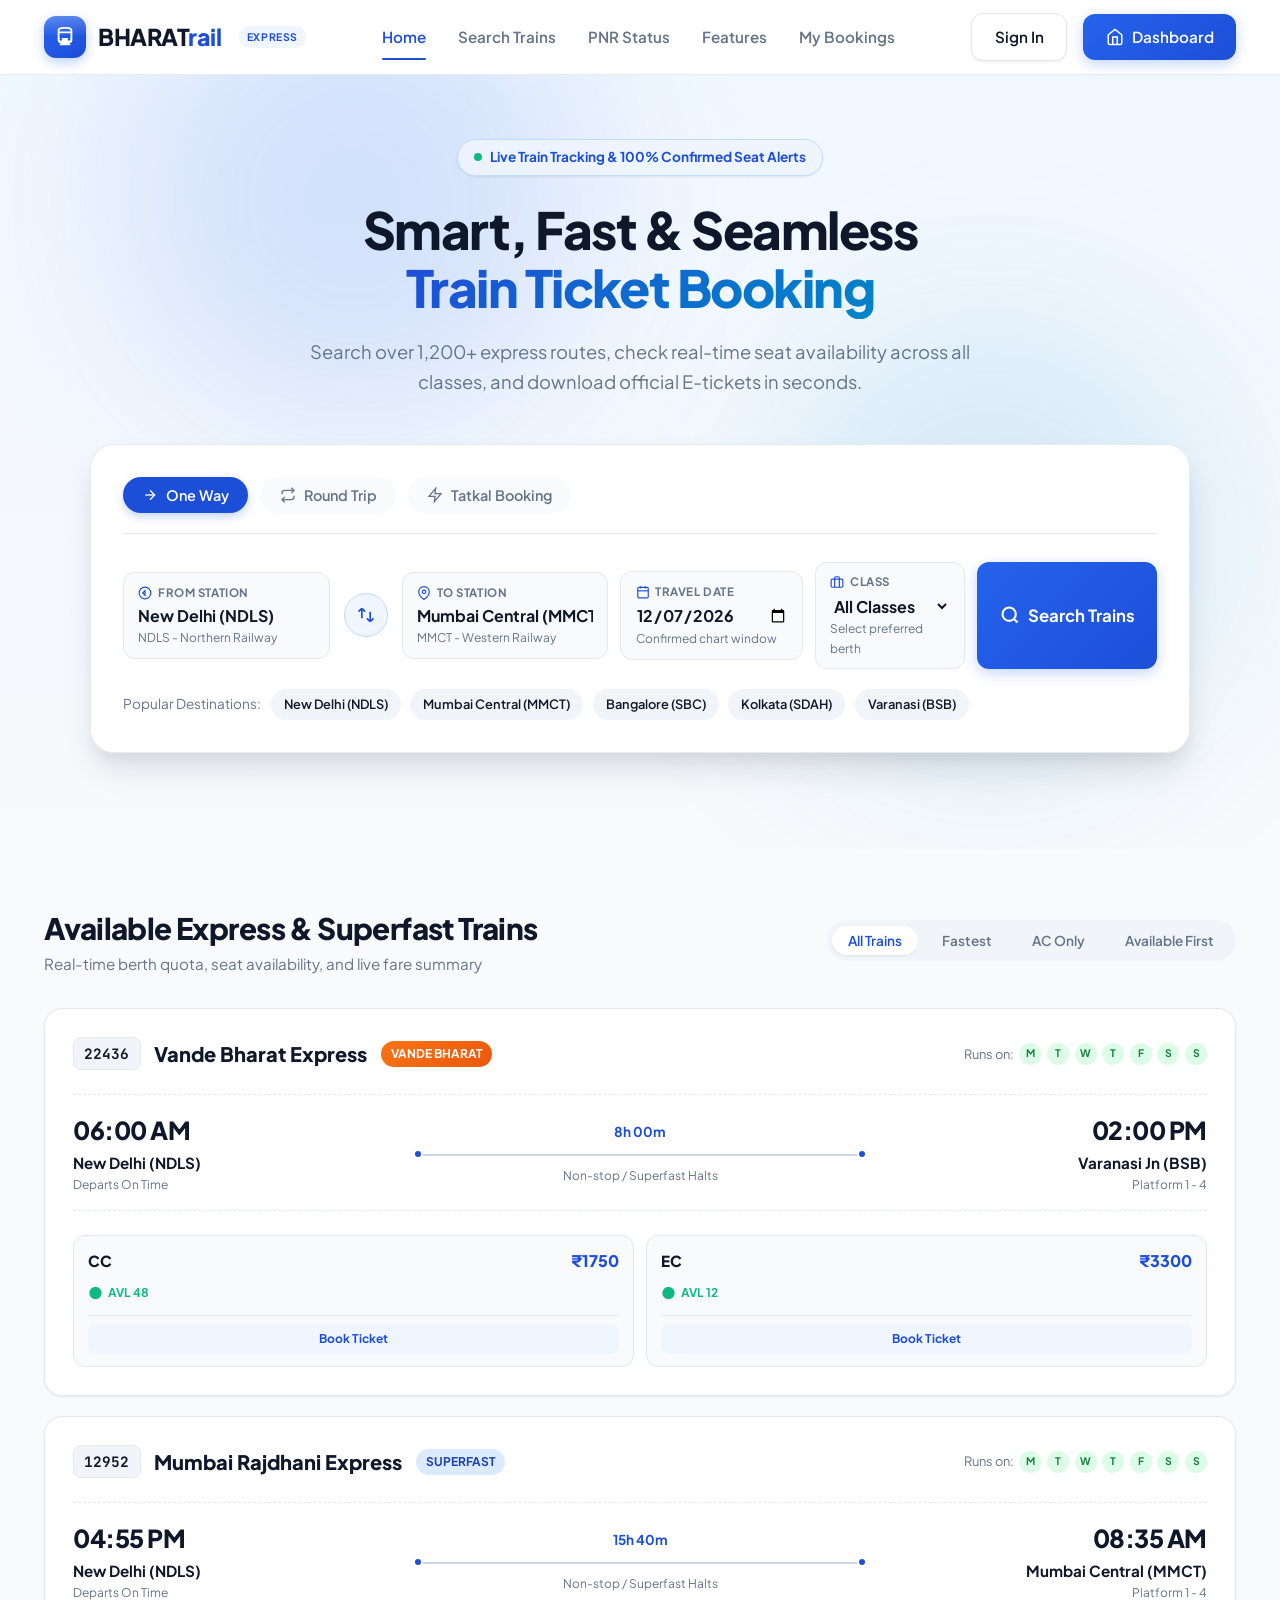
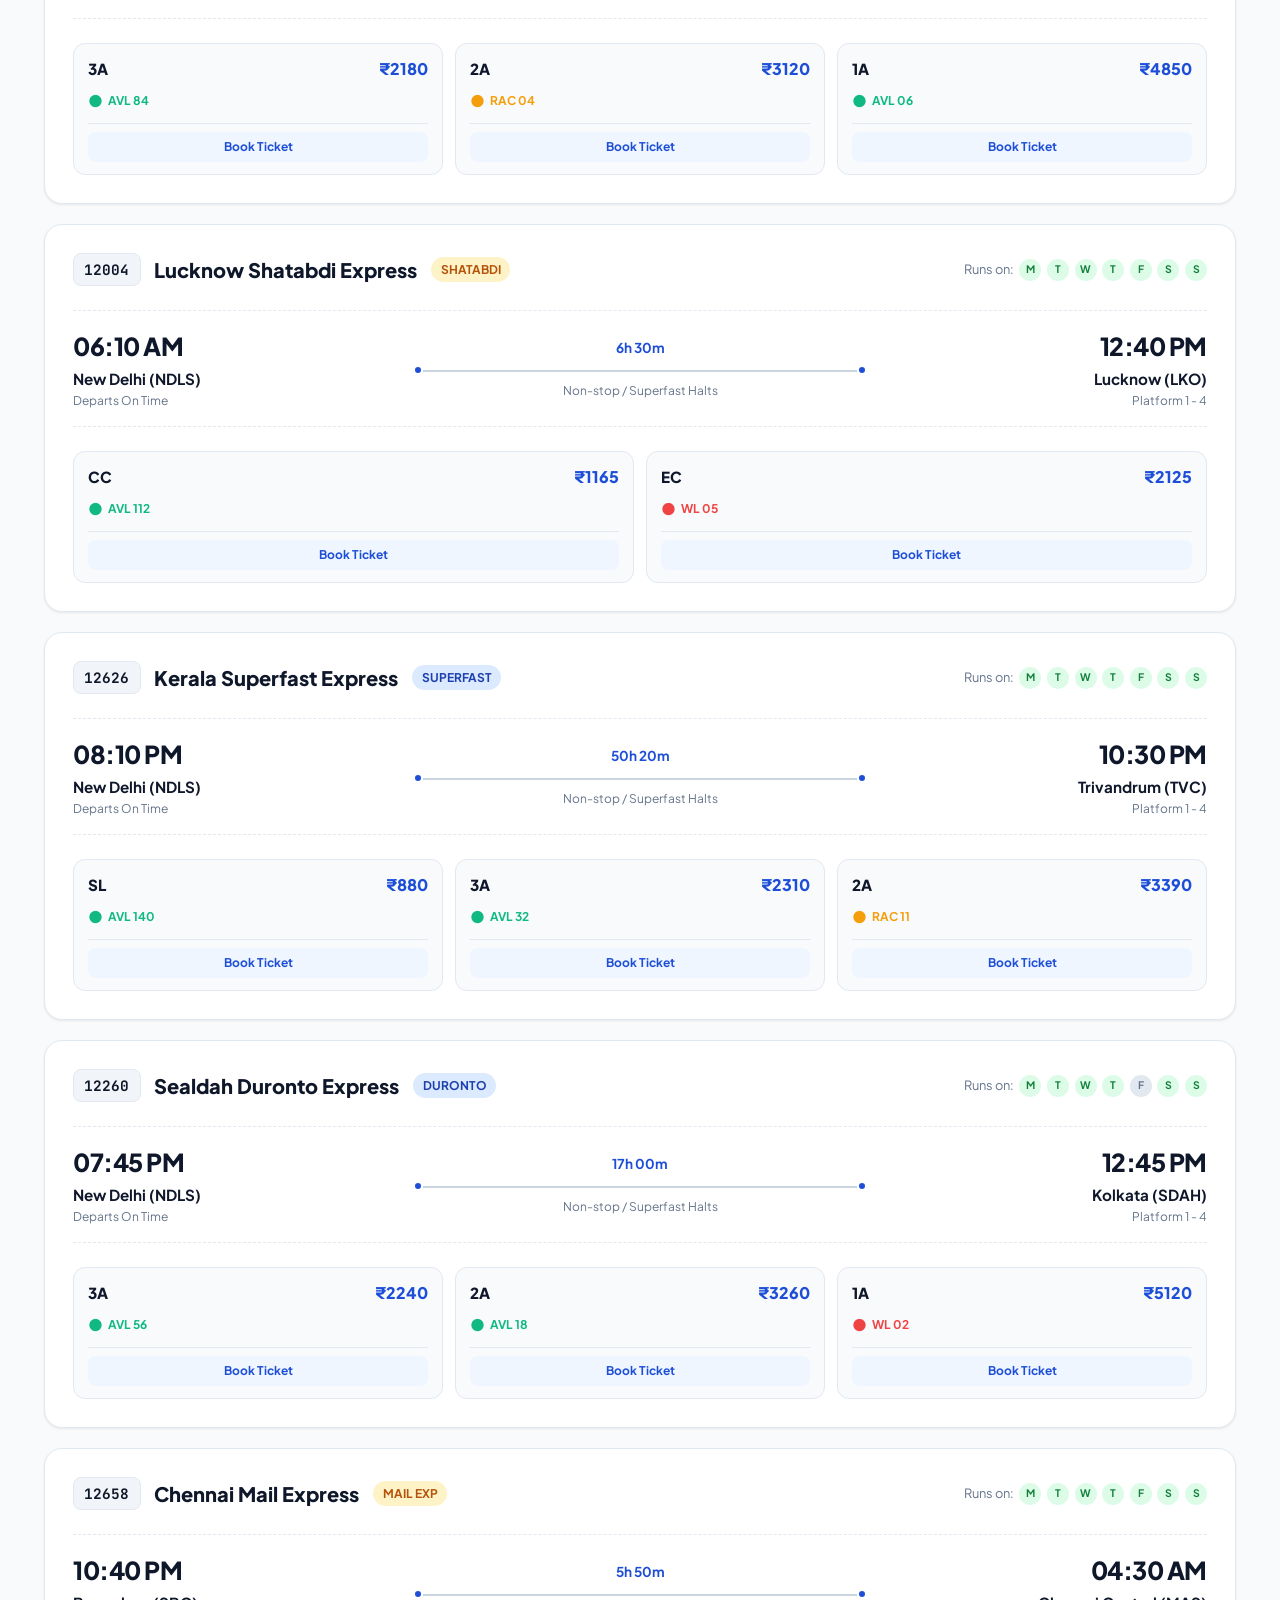
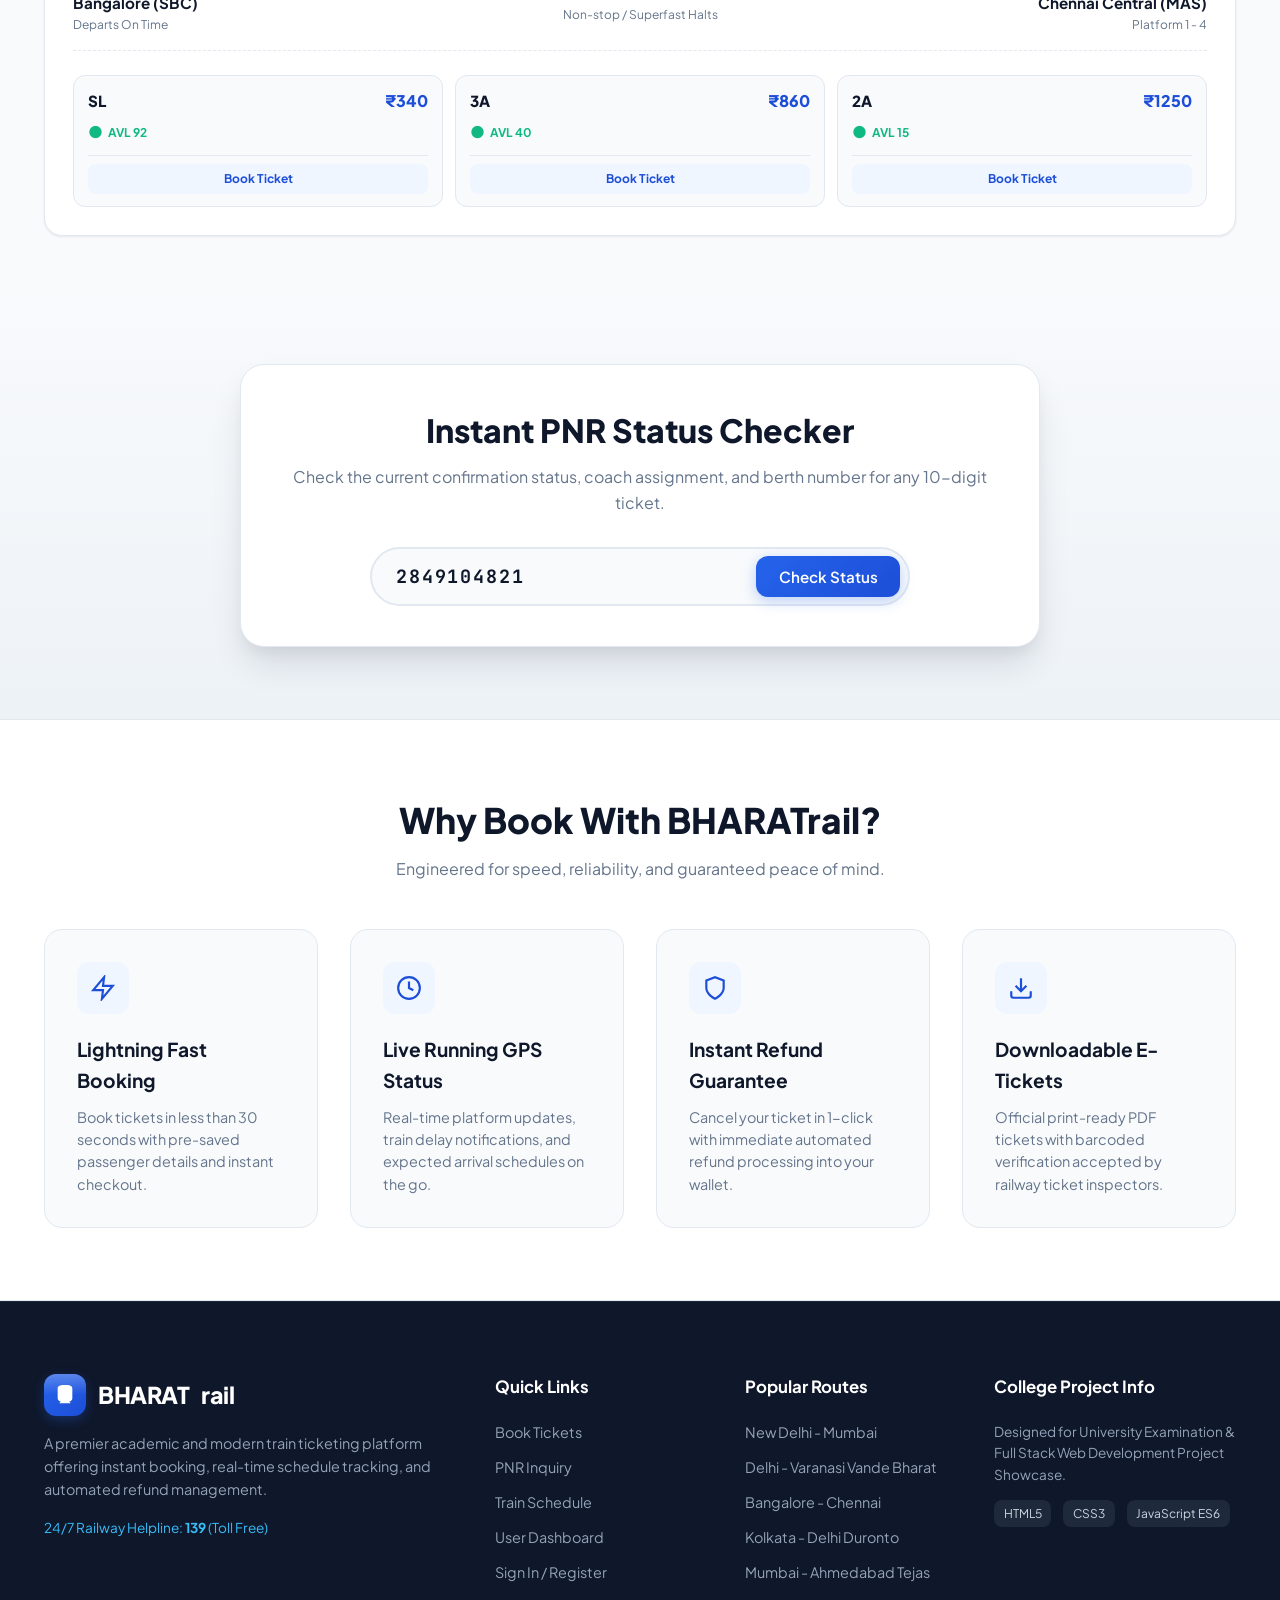
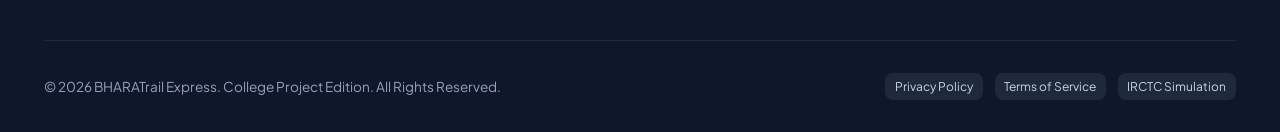
==== index.html @ 493ec8b3 "Add files via upload" ====
<!DOCTYPE html>
<html lang="en">

<head>
  <meta charset="UTF-8">
  <meta name="viewport" content="width=device-width, initial-scale=1.0">
  <title>BHARATrail - Modern Train Reservation & Ticket Booking System</title>
  <meta name="description"
    content="Book train tickets instantly, check real-time seat availability, live train status, and PNR tracking across India with BHARATrail Train Reservation System.">
  <meta name="theme-color" content="#1d4ed8">
  <link rel="stylesheet" href="style.css">
</head>

<body>

  <!-- ==================== HEADER / NAVIGATION ==================== -->
  <header class="header" id="siteHeader">
    <div class="container nav-container">
      <a href="index.html" class="brand-logo" id="brandLogoLink">
        <div class="brand-icon">
          <svg viewBox="0 0 24 24">
            <path
              d="M4 15.5C4 17.43 5.57 19 7.5 19L6 20.5v.5h12v-.5L16.5 19c1.93 0 3.5-1.57 3.5-3.5V5c0-3.5-3.58-4-8-4s-8 .5-8 4v10.5zm8-12.5c4.78 0 6 1.05 6 2v1H6V5c0-.95 1.22-2 6-2zm-6 5h12v5H6V8zm1.5 8c-.83 0-1.5-.67-1.5-1.5S6.67 13 7.5 13s1.5.67 1.5 1.5S8.33 16 7.5 16zm9 0c-.83 0-1.5-.67-1.5-1.5s.67-1.5 1.5-1.5 1.5.67 1.5 1.5-.67 1.5-1.5 1.5z" />
          </svg>
        </div>
        <div class="brand-name">BHARAT<span>rail</span></div>
        <span class="brand-badge">Express</span>
      </a>

      <nav class="nav-links" id="mainNavigation">
        <a href="index.html" class="nav-link active">Home</a>
        <a href="#trainsListSection" class="nav-link">Search Trains</a>
        <a href="#pnrSection" class="nav-link">PNR Status</a>
        <a href="#featuresSection" class="nav-link">Features</a>
        <a href="dashboard.html" class="nav-link">My Bookings</a>
      </nav>

      <div class="nav-actions">
        <a href="login.html" class="btn btn-secondary" id="btnHeaderSignIn">Sign In</a>
        <a href="dashboard.html" class="btn btn-primary" id="btnHeaderDashboard">
          <svg width="18" height="18" viewBox="0 0 24 24" fill="none" stroke="currentColor" stroke-width="2">
            <path d="M3 9l9-7 9 7v11a2 2 0 0 1-2 2H5a2 2 0 0 1-2-2z"></path>
            <polyline points="9 22 9 12 15 12 15 22"></polyline>
          </svg>
          Dashboard
        </a>
      </div>
    </div>
  </header>

  <!-- ==================== HERO & SEARCH SECTION ==================== -->
  <section class="hero-section" id="heroSection">
    <div class="hero-bg-decoration" style="background-image: url('assets/images/hero_train.jpg');"></div>
    <div class="hero-glow-orb hero-orb-1"></div>
    <div class="hero-glow-orb hero-orb-2"></div>

    <div class="container">
      <div class="hero-content">
        <div class="hero-tag">
          <span class="live-indicator"></span>
          Live Train Tracking & 100% Confirmed Seat Alerts
        </div>
        <h1 class="hero-title">
          Smart, Fast & Seamless <br>
          <span class="gradient-text">Train Ticket Booking</span>
        </h1>
        <p class="hero-description">
          Search over 1,200+ express routes, check real-time seat availability across all classes, and download official
          E-tickets in seconds.
        </p>
      </div>

      <!-- MAIN TICKET BOOKING SEARCH WIDGET -->
      <div class="search-card-wrapper">
        <div class="search-box-card">

          <div class="search-tabs">
            <button type="button" class="search-tab active" id="tabOneWay">
              <svg width="16" height="16" viewBox="0 0 24 24" fill="none" stroke="currentColor" stroke-width="2">
                <line x1="5" y1="12" x2="19" y2="12"></line>
                <polyline points="12 5 19 12 12 19"></polyline>
              </svg>
              One Way
            </button>
            <button type="button" class="search-tab" id="tabRoundTrip">
              <svg width="16" height="16" viewBox="0 0 24 24" fill="none" stroke="currentColor" stroke-width="2">
                <polyline points="17 1 21 5 17 9"></polyline>
                <path d="M3 11V9a4 4 0 0 1 4-4h14"></path>
                <polyline points="7 23 3 19 7 15"></polyline>
                <path d="M21 13v2a4 4 0 0 1-4 4H3"></path>
              </svg>
              Round Trip
            </button>
            <button type="button" class="search-tab" id="tabTatkal">
              <svg width="16" height="16" viewBox="0 0 24 24" fill="none" stroke="currentColor" stroke-width="2">
                <polygon points="13 2 3 14 12 14 11 22 21 10 12 10 13 2"></polygon>
              </svg>
              Tatkal Booking
            </button>
          </div>

          <form id="trainSearchForm">
            <div class="booking-form-grid">

              <!-- FROM STATION -->
              <div class="form-group-custom">
                <label for="originStation">
                  <svg viewBox="0 0 24 24" fill="none" stroke-width="2">
                    <circle cx="12" cy="12" r="10"></circle>
                    <polygon points="12 8 8 12 12 16 12 8"></polygon>
                  </svg>
                  From Station
                </label>
                <div class="input-with-subtext">
                  <input type="text" id="originStation" placeholder="e.g. New Delhi" value="New Delhi (NDLS)" required
                    autocomplete="off">
                  <span class="station-code-preview">NDLS - Northern Railway</span>
                </div>
              </div>

              <!-- SWAP BUTTON -->
              <button type="button" class="btn-swap-stations" id="btnSwapStations" title="Swap Origin & Destination">
                <svg viewBox="0 0 24 24" fill="none" stroke="currentColor" stroke-width="2">
                  <path d="M7 16V4M7 4L3 8M7 4L11 8M17 8V20M17 20L21 16M17 20L13 16"></path>
                </svg>
              </button>

              <!-- TO STATION -->
              <div class="form-group-custom">
                <label for="destStation">
                  <svg viewBox="0 0 24 24" fill="none" stroke-width="2">
                    <path d="M21 10c0 7-9 13-9 13s-9-6-9-13a9 9 0 0 1 18 0z"></path>
                    <circle cx="12" cy="10" r="3"></circle>
                  </svg>
                  To Station
                </label>
                <div class="input-with-subtext">
                  <input type="text" id="destStation" placeholder="e.g. Mumbai" value="Mumbai Central (MMCT)" required
                    autocomplete="off">
                  <span class="station-code-preview">MMCT - Western Railway</span>
                </div>
              </div>

              <!-- DATE OF TRAVEL -->
              <div class="form-group-custom">
                <label for="travelDate">
                  <svg viewBox="0 0 24 24" fill="none" stroke-width="2">
                    <rect x="3" y="4" width="18" height="18" rx="2" ry="2"></rect>
                    <line x1="16" y1="2" x2="16" y2="6"></line>
                    <line x1="8" y1="2" x2="8" y2="6"></line>
                    <line x1="3" y1="10" x2="21" y2="10"></line>
                  </svg>
                  Travel Date
                </label>
                <div class="input-with-subtext">
                  <input type="date" id="travelDate" required>
                  <span class="station-code-preview">Confirmed chart window</span>
                </div>
              </div>

              <!-- TRAVEL CLASS -->
              <div class="form-group-custom">
                <label for="travelClass">
                  <svg viewBox="0 0 24 24" fill="none" stroke-width="2">
                    <rect x="2" y="7" width="20" height="14" rx="2" ry="2"></rect>
                    <path d="M16 21V5a2 2 0 0 0-2-2h-4a2 2 0 0 0-2 2v16"></path>
                  </svg>
                  Class
                </label>
                <div class="input-with-subtext">
                  <select id="travelClass">
                    <option value="ALL">All Classes</option>
                    <option value="1A">1A - AC First Class</option>
                    <option value="2A">2A - AC 2 Tier</option>
                    <option value="3A">3A - AC 3 Tier</option>
                    <option value="CC">CC - AC Chair Car</option>
                    <option value="EC">EC - Exec Chair Car</option>
                    <option value="SL">SL - Sleeper Class</option>
                  </select>
                  <span class="station-code-preview">Select preferred berth</span>
                </div>
              </div>

              <!-- SUBMIT BUTTON -->
              <div class="search-action-col">
                <button type="submit" class="btn btn-primary btn-search-main" id="btnSearchSubmit">
                  <svg width="20" height="20" viewBox="0 0 24 24" fill="none" stroke="currentColor" stroke-width="2.5">
                    <circle cx="11" cy="11" r="8"></circle>
                    <line x1="21" y1="21" x2="16.65" y2="16.65"></line>
                  </svg>
                  Search Trains
                </button>
              </div>

            </div>
          </form>

          <!-- QUICK SUGGESTIONS -->
          <div class="popular-searches">
            <span>Popular Destinations:</span>
            <span class="station-pill" data-station="New Delhi (NDLS)">New Delhi (NDLS)</span>
            <span class="station-pill" data-station="Mumbai Central (MMCT)">Mumbai Central (MMCT)</span>
            <span class="station-pill" data-station="Bangalore (SBC)">Bangalore (SBC)</span>
            <span class="station-pill" data-station="Kolkata (SDAH)">Kolkata (SDAH)</span>
            <span class="station-pill" data-station="Varanasi Jn (BSB)">Varanasi (BSB)</span>
          </div>

        </div>
      </div>

    </div>
  </section>

  <!-- ==================== SEARCH RESULTS SECTION ==================== -->
  <section class="results-section" id="trainsListSection">
    <div class="container">
      <div class="section-header-row">
        <div class="section-title-group">
          <h2>Available Express & Superfast Trains</h2>
          <p>Real-time berth quota, seat availability, and live fare summary</p>
        </div>

        <div class="results-filter-pills">
          <button type="button" class="filter-pill-btn active">All Trains</button>
          <button type="button" class="filter-pill-btn">Fastest</button>
          <button type="button" class="filter-pill-btn">AC Only</button>
          <button type="button" class="filter-pill-btn">Available First</button>
        </div>
      </div>

      <!-- TRAIN CARDS CONTAINER (RENDERED VIA JAVASCRIPT) -->
      <div class="trains-list" id="trainsListContainer">
        <!-- Dynamically populated by script.js -->
      </div>
    </div>
  </section>

  <!-- ==================== PNR STATUS CHECKER SECTION ==================== -->
  <section class="pnr-section" id="pnrSection">
    <div class="container">
      <div class="pnr-card-container">
        <h2>Instant PNR Status Checker</h2>
        <p>Check the current confirmation status, coach assignment, and berth number for any 10-digit ticket.</p>

        <div class="pnr-input-box">
          <input type="text" id="pnrNumberInput" maxlength="10" placeholder="Enter 10-digit PNR Number"
            value="2849104821">
          <button type="button" class="btn btn-primary" id="btnCheckPnr">
            Check Status
          </button>
        </div>

        <!-- PNR RESULT CONTAINER -->
        <div class="pnr-result-box" id="pnrResultContainer">
          <!-- Dynamically populated on search -->
        </div>
      </div>
    </div>
  </section>

  <!-- ==================== WHY CHOOSE BHARATRAIL ==================== -->
  <section class="features-section" id="featuresSection">
    <div class="container">
      <div style="text-align: center; max-width: 650px; margin: 0 auto 3rem auto;">
        <h2 style="font-size: 2.2rem; font-weight: 800; margin-bottom: 0.5rem;">Why Book With BHARATrail?</h2>
        <p style="color: var(--text-muted);">Engineered for speed, reliability, and guaranteed peace of mind.</p>
      </div>

      <div class="features-grid">
        <div class="feature-card">
          <div class="feature-icon-wrapper">
            <svg viewBox="0 0 24 24" fill="none" stroke="currentColor" stroke-width="2">
              <path d="M13 2L3 14h9l-1 8 10-12h-9l1-8z"></path>
            </svg>
          </div>
          <h3>Lightning Fast Booking</h3>
          <p>Book tickets in less than 30 seconds with pre-saved passenger details and instant checkout.</p>
        </div>

        <div class="feature-card">
          <div class="feature-icon-wrapper">
            <svg viewBox="0 0 24 24" fill="none" stroke="currentColor" stroke-width="2">
              <circle cx="12" cy="12" r="10"></circle>
              <polyline points="12 6 12 12 16 14"></polyline>
            </svg>
          </div>
          <h3>Live Running GPS Status</h3>
          <p>Real-time platform updates, train delay notifications, and expected arrival schedules on the go.</p>
        </div>

        <div class="feature-card">
          <div class="feature-icon-wrapper">
            <svg viewBox="0 0 24 24" fill="none" stroke="currentColor" stroke-width="2">
              <path d="M12 22s8-4 8-10V5l-8-3-8 3v7c0 6 8 10 8 10z"></path>
            </svg>
          </div>
          <h3>Instant Refund Guarantee</h3>
          <p>Cancel your ticket in 1-click with immediate automated refund processing into your wallet.</p>
        </div>

        <div class="feature-card">
          <div class="feature-icon-wrapper">
            <svg viewBox="0 0 24 24" fill="none" stroke="currentColor" stroke-width="2">
              <path d="M21 15v4a2 2 0 0 1-2 2H5a2 2 0 0 1-2-2v-4"></path>
              <polyline points="7 10 12 15 17 10"></polyline>
              <line x1="12" y1="15" x2="12" y2="3"></line>
            </svg>
          </div>
          <h3>Downloadable E-Tickets</h3>
          <p>Official print-ready PDF tickets with barcoded verification accepted by railway ticket inspectors.</p>
        </div>
      </div>
    </div>
  </section>

  <!-- ==================== BOOKING MODAL ==================== -->
  <div class="modal-overlay" id="bookingModal">
    <div class="modal-box">
      <div class="modal-header">
        <div>
          <h3 id="modalTrainTitle">Book Train Ticket</h3>
          <div id="modalRouteText" style="font-size: 0.85rem; color: var(--text-muted); font-weight: 600;">Route</div>
        </div>
        <button type="button" class="modal-close-btn" onclick="closeBookingModal()">&times;</button>
      </div>

      <form id="passengerBookingForm" onsubmit="submitBookingForm(event)">
        <div class="modal-body">
          <div
            style="background: var(--primary-light); padding: 0.85rem 1rem; border-radius: var(--radius-md); margin-bottom: 1.5rem; border: 1px solid #bfdbfe;">
            <div id="modalClassText" style="font-weight: 700; color: var(--primary);">Class Details</div>
            <div style="font-size: 0.8rem; color: #1e40af;">Zero booking fees applied for student and college accounts.
            </div>
          </div>

          <div class="form-group-field">
            <label for="passengerNameInput">Full Passenger Name *</label>
            <div class="input-field-wrapper">
              <svg class="field-icon" viewBox="0 0 24 24" fill="none" stroke-width="2">
                <path d="M20 21v-2a4 4 0 0 0-4-4H8a4 4 0 0 0-4 4v2"></path>
                <circle cx="12" cy="7" r="4"></circle>
              </svg>
              <input type="text" id="passengerNameInput" placeholder="As per government photo ID" required
                value="Aarav Sharma">
            </div>
          </div>

          <div style="display: grid; grid-template-columns: 1fr 1fr; gap: 1rem;">
            <div class="form-group-field">
              <label for="passengerAgeInput">Age *</label>
              <div class="input-field-wrapper">
                <svg class="field-icon" viewBox="0 0 24 24" fill="none" stroke-width="2">
                  <rect x="3" y="4" width="18" height="18" rx="2" ry="2"></rect>
                  <line x1="16" y1="2" x2="16" y2="6"></line>
                  <line x1="8" y1="2" x2="8" y2="6"></line>
                </svg>
                <input type="number" id="passengerAgeInput" min="5" max="110" placeholder="e.g. 24" required value="24">
              </div>
            </div>

            <div class="form-group-field">
              <label for="passengerGenderInput">Gender</label>
              <div class="input-field-wrapper">
                <select id="passengerGenderInput" style="padding-left: 1rem;">
                  <option value="Male">Male</option>
                  <option value="Female">Female</option>
                  <option value="Other">Other</option>
                </select>
              </div>
            </div>
          </div>

          <div class="form-group-field">
            <label for="berthPreferenceInput">Berth Preference</label>
            <div class="input-field-wrapper">
              <select id="berthPreferenceInput" style="padding-left: 1rem;">
                <option value="Lower Berth">Lower Berth</option>
                <option value="Middle Berth">Middle Berth</option>
                <option value="Upper Berth">Upper Berth</option>
                <option value="Side Lower">Side Lower</option>
                <option value="Side Upper">Side Upper</option>
                <option value="Window Seat">Window Seat</option>
              </select>
            </div>
          </div>
        </div>

        <div class="modal-footer">
          <button type="button" class="btn btn-secondary" onclick="closeBookingModal()">Cancel</button>
          <button type="submit" class="btn btn-primary">Confirm & Book Ticket</button>
        </div>
      </form>
    </div>
  </div>

  <!-- ==================== E-TICKET PRINT / VIEW MODAL ==================== -->
  <div class="modal-overlay" id="ticketModal">
    <div class="modal-box" style="max-width: 720px;">
      <div class="modal-header">
        <div>
          <h3>Official E-Ticket Confirmation</h3>
          <span style="font-size: 0.8rem; color: var(--success); font-weight: 700;">● Confirmed Electronic Reservation
            Slip</span>
        </div>
        <button type="button" class="modal-close-btn" onclick="closeTicketModal()">&times;</button>
      </div>

      <div class="modal-body">
        <div class="e-ticket-card" id="printableTicketArea">
          <div class="ticket-top-banner">
            <div style="display: flex; align-items: center; gap: 0.75rem;">
              <div class="brand-icon" style="width: 36px; height: 36px;">
                <svg viewBox="0 0 24 24">
                  <path
                    d="M4 15.5C4 17.43 5.57 19 7.5 19L6 20.5v.5h12v-.5L16.5 19c1.93 0 3.5-1.57 3.5-3.5V5c0-3.5-3.58-4-8-4s-8 .5-8 4v10.5z" />
                </svg>
              </div>
              <div>
                <h3 style="font-size: 1.15rem; font-weight: 800; color: #0f172a;">BHARATrail Indian Express</h3>
                <span style="font-size: 0.75rem; color: #64748b;">Ministry of Railways • Official E-Ticket</span>
              </div>
            </div>
            <div class="ticket-pnr-badge">
              <span>PNR NUMBER</span>
              <h4 id="ticketPnrDisplay">2849104821</h4>
            </div>
          </div>

          <div class="ticket-grid-details">
            <div class="ticket-detail-item">
              <span>Train Details</span>
              <strong id="ticketTrainNameDisplay">12952 / Mumbai Rajdhani</strong>
            </div>
            <div class="ticket-detail-item">
              <span>Date of Journey</span>
              <strong id="ticketDateDisplay">2026-10-15</strong>
            </div>
            <div class="ticket-detail-item">
              <span>Class</span>
              <strong id="ticketClassDisplay">2A - AC 2 Tier</strong>
            </div>
            <div class="ticket-detail-item">
              <span>Route</span>
              <strong id="ticketRouteDisplay">NDLS ➔ MMCT</strong>
            </div>
            <div class="ticket-detail-item">
              <span>Passenger</span>
              <strong id="ticketPassengerDisplay">Aarav Sharma (24, M)</strong>
            </div>
            <div class="ticket-detail-item">
              <span>Seat Allocation</span>
              <strong id="ticketSeatDisplay" style="color: #1d4ed8;">Coach: A2 | Berth: 34 (LB)</strong>
            </div>
            <div class="ticket-detail-item">
              <span>Total Fare</span>
              <strong id="ticketFareDisplay" style="color: #10b981;">₹3,120</strong>
            </div>
            <div class="ticket-detail-item">
              <span>Booking Status</span>
              <strong id="ticketStatusDisplay" style="color: #10b981;">Confirmed (CNF)</strong>
            </div>
            <div class="ticket-detail-item">
              <span>Quota</span>
              <strong>General (GN)</strong>
            </div>
          </div>

          <!-- Barcode simulation -->
          <div class="barcode-simulation">
            <div>
              <span style="font-size: 0.7rem; color: #64748b; font-weight: 700; text-transform: uppercase;">Security
                Barcode Verification</span>
              <div class="barcode-bars"></div>
            </div>
            <div
              style="text-align: right; font-family: 'JetBrains Mono', monospace; font-size: 0.75rem; color: #64748b;">
              GATE-VALIDATED<br>
              TICKET-AUTH-OK
            </div>
          </div>
        </div>
      </div>

      <div class="modal-footer">
        <a href="dashboard.html" class="btn btn-secondary">Go to Dashboard</a>
        <button type="button" class="btn btn-primary" onclick="printTicket()">
          <svg width="18" height="18" viewBox="0 0 24 24" fill="none" stroke="currentColor" stroke-width="2">
            <polyline points="6 9 6 2 18 2 18 9"></polyline>
            <path d="M6 18H4a2 2 0 0 1-2-2v-5a2 2 0 0 1 2-2h16a2 2 0 0 1 2 2v5a2 2 0 0 1-2 2h-2"></path>
            <rect x="6" y="14" width="12" height="8"></rect>
          </svg>
          Print / Download PDF
        </button>
      </div>
    </div>
  </div>

  <!-- ==================== FOOTER ==================== -->
  <footer class="footer" id="mainFooter">
    <div class="container">
      <div class="footer-grid">
        <div class="footer-col">
          <div class="brand-logo" style="color: #ffffff; margin-bottom: 1rem;">
            <div class="brand-icon">
              <svg viewBox="0 0 24 24">
                <path
                  d="M4 15.5C4 17.43 5.57 19 7.5 19L6 20.5v.5h12v-.5L16.5 19c1.93 0 3.5-1.57 3.5-3.5V5c0-3.5-3.58-4-8-4s-8 .5-8 4v10.5z" />
              </svg>
            </div>
            BHARAT<span>rail</span>
          </div>
          <p style="font-size: 0.9rem; line-height: 1.6; margin-bottom: 1rem;">
            A premier academic and modern train ticketing platform offering instant booking, real-time schedule
            tracking, and automated refund management.
          </p>
          <div style="font-size: 0.85rem; color: #38bdf8;">
            24/7 Railway Helpline: <strong>139</strong> (Toll Free)
          </div>
        </div>

        <div class="footer-col">
          <h4>Quick Links</h4>
          <div class="footer-links">
            <a href="index.html">Book Tickets</a>
            <a href="#pnrSection">PNR Inquiry</a>
            <a href="#trainsListSection">Train Schedule</a>
            <a href="dashboard.html">User Dashboard</a>
            <a href="login.html">Sign In / Register</a>
          </div>
        </div>

        <div class="footer-col">
          <h4>Popular Routes</h4>
          <div class="footer-links">
            <a href="#">New Delhi - Mumbai</a>
            <a href="#">Delhi - Varanasi Vande Bharat</a>
            <a href="#">Bangalore - Chennai</a>
            <a href="#">Kolkata - Delhi Duronto</a>
            <a href="#">Mumbai - Ahmedabad Tejas</a>
          </div>
        </div>

        <div class="footer-col">
          <h4>College Project Info</h4>
          <p style="font-size: 0.85rem; margin-bottom: 0.85rem;">
            Designed for University Examination & Full Stack Web Development Project Showcase.
          </p>
          <div class="footer-badges">
            <span class="badge-tag">HTML5</span>
            <span class="badge-tag">CSS3</span>
            <span class="badge-tag">JavaScript ES6</span>
          </div>
        </div>
      </div>

      <div class="footer-bottom">
        <div>&copy; 2026 BHARATrail Express. College Project Edition. All Rights Reserved.</div>
        <div class="footer-badges">
          <span class="badge-tag">Privacy Policy</span>
          <span class="badge-tag">Terms of Service</span>
          <span class="badge-tag">IRCTC Simulation</span>
        </div>
      </div>
    </div>
  </footer>

  <script src="script.js"></script>
</body>

</html>
---- style.css ----
/* ==========================================================================
   BHARATRAIL - MODERN TRAIN RESERVATION SYSTEM
   CSS Design System & Stylesheet
   ========================================================================== */

@import url('https://fonts.googleapis.com/css2?family=Plus+Jakarta+Sans:wght@300;400;500;600;700;800&family=JetBrains+Mono:wght@400;500;600;700&display=swap');

/* --- Root Design Tokens --- */
:root {
  --primary: #1d4ed8;
  --primary-hover: #1e40af;
  --primary-light: #eff6ff;
  --primary-glow: rgba(37, 99, 235, 0.25);

  --accent: #0284c7;
  --accent-light: #e0f2fe;

  --success: #10b981;
  --success-bg: #ecfdf5;
  --success-border: #a7f3d0;

  --warning: #f59e0b;
  --warning-bg: #fffbeb;

  --danger: #ef4444;
  --danger-bg: #fef2f2;

  --dark-bg: #0b132b;
  --dark-surface: #1c2541;
  --dark-card: #243054;

  --bg-main: #f8fafc;
  --bg-card: #ffffff;
  --text-main: #0f172a;
  --text-muted: #64748b;
  --text-light: #94a3b8;

  --border-light: #e2e8f0;
  --border-focus: #3b82f6;

  --shadow-sm: 0 1px 3px rgba(0, 0, 0, 0.05), 0 1px 2px rgba(0, 0, 0, 0.03);
  --shadow-md: 0 4px 6px -1px rgba(0, 0, 0, 0.08), 0 2px 4px -2px rgba(0, 0, 0, 0.05);
  --shadow-lg: 0 10px 25px -5px rgba(15, 23, 42, 0.08), 0 8px 10px -6px rgba(15, 23, 42, 0.04);
  --shadow-xl: 0 20px 35px -5px rgba(15, 23, 42, 0.12), 0 10px 15px -5px rgba(15, 23, 42, 0.06);
  --shadow-glow: 0 0 25px rgba(37, 99, 235, 0.35);

  --radius-sm: 8px;
  --radius-md: 12px;
  --radius-lg: 18px;
  --radius-xl: 24px;
  --radius-full: 9999px;

  --transition-fast: 0.15s ease;
  --transition-normal: 0.25s cubic-bezier(0.4, 0, 0.2, 1);
  --transition-slow: 0.4s cubic-bezier(0.4, 0, 0.2, 1);
}

/* --- Base & Reset --- */
*,
*::before,
*::after {
  box-sizing: border-box;
  margin: 0;
  padding: 0;
}

html {
  scroll-behavior: smooth;
  font-size: 16px;
}

body {
  font-family: 'Plus Jakarta Sans', -apple-system, BlinkMacSystemFont, 'Segoe UI', Roboto, sans-serif;
  background-color: var(--bg-main);
  color: var(--text-main);
  line-height: 1.6;
  overflow-x: hidden;
  min-height: 100vh;
}

a {
  text-decoration: none;
  color: inherit;
  transition: var(--transition-fast);
}

ul {
  list-style: none;
}

button,
input,
select,
textarea {
  font-family: inherit;
  font-size: inherit;
  border: none;
  outline: none;
}

button {
  cursor: pointer;
  background: none;
  transition: var(--transition-normal);
}

img {
  max-width: 100%;
  height: auto;
  display: block;
}

/* --- Container Utility --- */
.container {
  width: 100%;
  max-width: 1240px;
  margin: 0 auto;
  padding: 0 1.5rem;
}

/* --- Modern Header & Navbar --- */
.header {
  position: sticky;
  top: 0;
  z-index: 1000;
  background: rgba(255, 255, 255, 0.88);
  backdrop-filter: blur(14px);
  -webkit-backdrop-filter: blur(14px);
  border-bottom: 1px solid rgba(226, 232, 240, 0.8);
  transition: var(--transition-normal);
}

.header.scrolled {
  background: rgba(255, 255, 255, 0.98);
  box-shadow: var(--shadow-md);
}

.nav-container {
  display: flex;
  align-items: center;
  justify-content: space-between;
  height: 74px;
}

.brand-logo {
  display: flex;
  align-items: center;
  gap: 0.75rem;
  font-size: 1.45rem;
  font-weight: 800;
  letter-spacing: -0.02em;
  color: var(--text-main);
}

.brand-icon {
  width: 42px;
  height: 42px;
  background: linear-gradient(135deg, #2563eb, #1d4ed8);
  color: #ffffff;
  border-radius: var(--radius-md);
  display: flex;
  align-items: center;
  justify-content: center;
  box-shadow: 0 4px 12px rgba(37, 99, 235, 0.3);
  position: relative;
  overflow: hidden;
}

.brand-icon::after {
  content: '';
  position: absolute;
  top: 0;
  left: 0;
  right: 0;
  height: 50%;
  background: linear-gradient(180deg, rgba(255, 255, 255, 0.25), transparent);
}

.brand-icon svg {
  width: 22px;
  height: 22px;
  fill: currentColor;
}

.brand-name span {
  color: var(--primary);
}

.brand-badge {
  font-size: 0.65rem;
  font-weight: 700;
  text-transform: uppercase;
  background: var(--primary-light);
  color: var(--primary);
  padding: 0.15rem 0.5rem;
  border-radius: var(--radius-full);
  margin-left: 0.35rem;
  letter-spacing: 0.05em;
}

.nav-links {
  display: flex;
  align-items: center;
  gap: 2rem;
}

.nav-link {
  font-size: 0.95rem;
  font-weight: 600;
  color: var(--text-muted);
  position: relative;
  padding: 0.4rem 0;
}

.nav-link:hover,
.nav-link.active {
  color: var(--primary);
}

.nav-link.active::after {
  content: '';
  position: absolute;
  bottom: -4px;
  left: 0;
  width: 100%;
  height: 2px;
  background: var(--primary);
  border-radius: var(--radius-full);
}

.nav-actions {
  display: flex;
  align-items: center;
  gap: 1rem;
}

/* --- Buttons --- */
.btn {
  display: inline-flex;
  align-items: center;
  justify-content: center;
  gap: 0.5rem;
  font-size: 0.95rem;
  font-weight: 600;
  padding: 0.7rem 1.4rem;
  border-radius: var(--radius-md);
  transition: var(--transition-normal);
  white-space: nowrap;
}

.btn-sm {
  padding: 0.5rem 0.9rem;
  font-size: 0.85rem;
  border-radius: var(--radius-sm);
}

.btn-lg {
  padding: 0.9rem 1.8rem;
  font-size: 1.05rem;
}

.btn-primary {
  background: linear-gradient(135deg, #2563eb, #1d4ed8);
  color: #ffffff;
  box-shadow: 0 4px 14px rgba(37, 99, 235, 0.28);
}

.btn-primary:hover {
  background: linear-gradient(135deg, #1d4ed8, #1e40af);
  box-shadow: 0 6px 18px rgba(37, 99, 235, 0.4);
  transform: translateY(-1px);
}

.btn-secondary {
  background: #ffffff;
  color: var(--text-main);
  border: 1px solid var(--border-light);
  box-shadow: var(--shadow-sm);
}

.btn-secondary:hover {
  background: var(--bg-main);
  border-color: #cbd5e1;
  color: var(--primary);
}

.btn-accent {
  background: linear-gradient(135deg, #0284c7, #0369a1);
  color: #ffffff;
}

.btn-accent:hover {
  box-shadow: 0 6px 18px rgba(2, 132, 199, 0.35);
  transform: translateY(-1px);
}

.btn-outline {
  background: transparent;
  color: var(--primary);
  border: 1.5px solid var(--primary);
}

.btn-outline:hover {
  background: var(--primary-light);
}

.btn-ghost {
  color: var(--text-muted);
}

.btn-ghost:hover {
  color: var(--primary);
  background: var(--primary-light);
}

.btn-danger-outline {
  color: var(--danger);
  border: 1px solid #fecaca;
  background: #fff;
}

.btn-danger-outline:hover {
  background: var(--danger-bg);
  border-color: var(--danger);
}

.mobile-menu-btn {
  display: none;
  background: transparent;
  color: var(--text-main);
  font-size: 1.5rem;
  padding: 0.5rem;
}

/* --- Hero Section --- */
.hero-section {
  position: relative;
  padding: 4rem 0 6rem 0;
  background: linear-gradient(180deg, #f0f7ff 0%, #f8fafc 100%);
  overflow: hidden;
}

.hero-bg-decoration {
  position: absolute;
  top: 0;
  right: 0;
  width: 55%;
  height: 100%;
  pointer-events: none;
  opacity: 0.18;
  z-index: 1;
  background-size: cover;
  background-position: center;
  mask-image: radial-gradient(circle at top right, black 30%, transparent 80%);
  -webkit-mask-image: radial-gradient(circle at top right, black 30%, transparent 80%);
}

.hero-glow-orb {
  position: absolute;
  width: 450px;
  height: 450px;
  border-radius: 50%;
  filter: blur(90px);
  z-index: 0;
  pointer-events: none;
}

.hero-orb-1 {
  top: -100px;
  left: 10%;
  background: rgba(37, 99, 235, 0.15);
}

.hero-orb-2 {
  bottom: 10%;
  right: 5%;
  background: rgba(2, 132, 199, 0.12);
}

.hero-content {
  position: relative;
  z-index: 2;
  text-align: center;
  max-width: 820px;
  margin: 0 auto 3rem auto;
}

.hero-tag {
  display: inline-flex;
  align-items: center;
  gap: 0.5rem;
  background: rgba(239, 246, 255, 0.9);
  border: 1px solid #bfdbfe;
  color: var(--primary);
  font-size: 0.85rem;
  font-weight: 700;
  padding: 0.4rem 1rem;
  border-radius: var(--radius-full);
  margin-bottom: 1.5rem;
  box-shadow: var(--shadow-sm);
}

.live-indicator {
  width: 8px;
  height: 8px;
  background: var(--success);
  border-radius: 50%;
  display: inline-block;
  box-shadow: 0 0 0 0 rgba(16, 185, 129, 0.7);
  animation: pulse 2s infinite;
}

@keyframes pulse {
  0% {
    transform: scale(0.95);
    box-shadow: 0 0 0 0 rgba(16, 185, 129, 0.7);
  }

  70% {
    transform: scale(1);
    box-shadow: 0 0 0 8px rgba(16, 185, 129, 0);
  }

  100% {
    transform: scale(0.95);
    box-shadow: 0 0 0 0 rgba(16, 185, 129, 0);
  }
}

.hero-title {
  font-size: 3.2rem;
  font-weight: 800;
  line-height: 1.15;
  letter-spacing: -0.03em;
  color: #0f172a;
  margin-bottom: 1.25rem;
}

.hero-title .gradient-text {
  background: linear-gradient(135deg, #1d4ed8, #0284c7);
  -webkit-background-clip: text;
  -webkit-text-fill-color: transparent;
}

.hero-description {
  font-size: 1.15rem;
  color: var(--text-muted);
  max-width: 660px;
  margin: 0 auto;
}

/* --- Search Booking Card --- */
.search-card-wrapper {
  position: relative;
  z-index: 10;
  max-width: 1100px;
  margin: 0 auto;
}

.search-box-card {
  background: rgba(255, 255, 255, 0.98);
  border: 1px solid rgba(226, 232, 240, 0.8);
  border-radius: var(--radius-xl);
  padding: 2rem;
  box-shadow: var(--shadow-xl);
}

.search-tabs {
  display: flex;
  align-items: center;
  gap: 0.75rem;
  border-bottom: 1px solid var(--border-light);
  padding-bottom: 1.25rem;
  margin-bottom: 1.75rem;
  flex-wrap: wrap;
}

.search-tab {
  display: inline-flex;
  align-items: center;
  gap: 0.5rem;
  padding: 0.55rem 1.2rem;
  border-radius: var(--radius-full);
  font-size: 0.9rem;
  font-weight: 600;
  color: var(--text-muted);
  background: var(--bg-main);
  transition: var(--transition-fast);
}

.search-tab:hover {
  color: var(--primary);
  background: var(--primary-light);
}

.search-tab.active {
  background: var(--primary);
  color: #ffffff;
  box-shadow: 0 4px 10px rgba(37, 99, 235, 0.25);
}

.booking-form-grid {
  display: grid;
  grid-template-columns: 2.2fr 48px 2.2fr 1.6fr 1.6fr 1.6fr;
  gap: 0.75rem;
  align-items: center;
}

.form-group-custom {
  position: relative;
  background: #f8fafc;
  border: 1.5px solid var(--border-light);
  border-radius: var(--radius-md);
  padding: 0.65rem 0.9rem;
  transition: var(--transition-fast);
}

.form-group-custom:hover {
  border-color: #cbd5e1;
}

.form-group-custom:focus-within {
  border-color: var(--primary);
  background: #ffffff;
  box-shadow: 0 0 0 4px var(--primary-glow);
}

.form-group-custom label {
  display: flex;
  align-items: center;
  gap: 0.35rem;
  font-size: 0.72rem;
  font-weight: 700;
  text-transform: uppercase;
  color: var(--text-muted);
  letter-spacing: 0.05em;
  margin-bottom: 0.2rem;
}

.form-group-custom label svg {
  width: 14px;
  height: 14px;
  stroke: var(--primary);
}

.input-with-subtext {
  display: flex;
  flex-direction: column;
}

.input-with-subtext input,
.input-with-subtext select {
  width: 100%;
  font-weight: 700;
  font-size: 1rem;
  color: var(--text-main);
  background: transparent;
}

.input-with-subtext .station-code-preview {
  font-size: 0.75rem;
  color: var(--text-muted);
  margin-top: 0.1rem;
}

.btn-swap-stations {
  width: 44px;
  height: 44px;
  border-radius: 50%;
  background: var(--primary-light);
  color: var(--primary);
  border: 1px solid #bfdbfe;
  display: flex;
  align-items: center;
  justify-content: center;
  transition: transform 0.3s ease, background 0.2s ease;
  margin: 0 auto;
}

.btn-swap-stations:hover {
  background: var(--primary);
  color: #fff;
  transform: rotate(180deg);
}

.btn-swap-stations svg {
  width: 20px;
  height: 20px;
}

.search-action-col {
  height: 100%;
  display: flex;
  align-items: stretch;
}

.btn-search-main {
  width: 100%;
  height: 100%;
  min-height: 58px;
  font-size: 1.05rem;
  font-weight: 700;
  border-radius: var(--radius-md);
}

/* Quick Station Suggestion Chips */
.popular-searches {
  display: flex;
  align-items: center;
  gap: 0.6rem;
  margin-top: 1.25rem;
  flex-wrap: wrap;
  font-size: 0.85rem;
  color: var(--text-muted);
}

.station-pill {
  background: #f1f5f9;
  padding: 0.25rem 0.75rem;
  border-radius: var(--radius-full);
  font-size: 0.8rem;
  font-weight: 600;
  color: var(--text-main);
  cursor: pointer;
  transition: var(--transition-fast);
  border: 1px solid transparent;
}

.station-pill:hover {
  background: var(--primary-light);
  color: var(--primary);
  border-color: #bfdbfe;
}

/* --- Search Results & Train List Section --- */
.results-section {
  padding: 3.5rem 0;
}

.section-header-row {
  display: flex;
  align-items: center;
  justify-content: space-between;
  margin-bottom: 2rem;
  flex-wrap: wrap;
  gap: 1rem;
}

.section-title-group h2 {
  font-size: 1.85rem;
  font-weight: 800;
  letter-spacing: -0.02em;
  color: var(--text-main);
}

.section-title-group p {
  color: var(--text-muted);
  font-size: 0.95rem;
}

.results-filter-pills {
  display: flex;
  align-items: center;
  gap: 0.5rem;
  background: #f1f5f9;
  padding: 0.35rem;
  border-radius: var(--radius-full);
}

.filter-pill-btn {
  padding: 0.4rem 1rem;
  border-radius: var(--radius-full);
  font-size: 0.85rem;
  font-weight: 600;
  color: var(--text-muted);
}

.filter-pill-btn.active {
  background: #ffffff;
  color: var(--primary);
  box-shadow: var(--shadow-sm);
}

/* Train Card */
.trains-list {
  display: flex;
  flex-direction: column;
  gap: 1.25rem;
}

.train-card {
  background: #ffffff;
  border: 1px solid var(--border-light);
  border-radius: var(--radius-lg);
  padding: 1.75rem;
  box-shadow: var(--shadow-sm);
  transition: transform 0.2s ease, box-shadow 0.2s ease, border-color 0.2s ease;
}

.train-card:hover {
  box-shadow: var(--shadow-lg);
  border-color: #cbd5e1;
  transform: translateY(-2px);
}

.train-card-header {
  display: flex;
  align-items: center;
  justify-content: space-between;
  margin-bottom: 1.5rem;
  flex-wrap: wrap;
  gap: 0.75rem;
}

.train-identity {
  display: flex;
  align-items: center;
  gap: 0.85rem;
}

.train-number {
  font-family: 'JetBrains Mono', monospace;
  font-size: 0.9rem;
  font-weight: 700;
  background: #f1f5f9;
  color: var(--text-main);
  padding: 0.25rem 0.65rem;
  border-radius: var(--radius-sm);
  border: 1px solid #e2e8f0;
}

.train-name {
  font-size: 1.25rem;
  font-weight: 800;
  color: var(--text-main);
}

.train-type-badge {
  font-size: 0.75rem;
  font-weight: 700;
  padding: 0.2rem 0.6rem;
  border-radius: var(--radius-full);
  text-transform: uppercase;
}

.badge-express {
  background: #fef3c7;
  color: #b45309;
}

.badge-superfast {
  background: #dbeafe;
  color: #1e40af;
}

.badge-vande-bharat {
  background: linear-gradient(135deg, #f97316, #ea580c);
  color: #ffffff;
}

.train-runs-on {
  font-size: 0.8rem;
  color: var(--text-muted);
  display: flex;
  align-items: center;
  gap: 0.35rem;
}

.day-dot {
  width: 22px;
  height: 22px;
  border-radius: 50%;
  display: inline-flex;
  align-items: center;
  justify-content: center;
  font-size: 0.65rem;
  font-weight: 700;
  background: #e2e8f0;
  color: #64748b;
}

.day-dot.active {
  background: #dcfce7;
  color: #15803d;
}

/* Train Timeline / Schedule Route */
.train-timeline {
  display: grid;
  grid-template-columns: 1fr 1.5fr 1fr;
  align-items: center;
  text-align: center;
  margin-bottom: 1.5rem;
  padding: 1rem 0;
  border-top: 1px dashed var(--border-light);
  border-bottom: 1px dashed var(--border-light);
}

.time-station-col {
  text-align: left;
}

.time-station-col.dest {
  text-align: right;
}

.train-time {
  font-size: 1.55rem;
  font-weight: 800;
  color: var(--text-main);
  letter-spacing: -0.02em;
}

.train-station-name {
  font-weight: 700;
  font-size: 0.95rem;
  color: var(--text-main);
}

.train-station-sub {
  font-size: 0.75rem;
  color: var(--text-muted);
}

.route-progress-col {
  display: flex;
  flex-direction: column;
  align-items: center;
  padding: 0 1rem;
}

.duration-text {
  font-size: 0.85rem;
  font-weight: 700;
  color: var(--primary);
  margin-bottom: 0.4rem;
}

.track-line-wrapper {
  width: 100%;
  position: relative;
  display: flex;
  align-items: center;
  justify-content: space-between;
}

.track-line {
  position: absolute;
  top: 50%;
  left: 0;
  width: 100%;
  height: 2px;
  background: #cbd5e1;
  z-index: 1;
}

.track-point {
  width: 10px;
  height: 10px;
  border-radius: 50%;
  background: var(--primary);
  border: 2px solid #ffffff;
  z-index: 2;
}

.stops-count {
  font-size: 0.75rem;
  color: var(--text-muted);
  margin-top: 0.4rem;
}

/* Class Booking Chips */
.classes-grid {
  display: grid;
  grid-template-columns: repeat(auto-fit, minmax(140px, 1fr));
  gap: 0.75rem;
}

.class-card {
  border: 1.5px solid var(--border-light);
  border-radius: var(--radius-md);
  padding: 0.75rem 0.9rem;
  background: #f8fafc;
  cursor: pointer;
  transition: var(--transition-fast);
  position: relative;
  overflow: hidden;
}

.class-card:hover {
  border-color: var(--primary);
  background: #ffffff;
  transform: translateY(-2px);
  box-shadow: var(--shadow-md);
}

.class-card.selected {
  border-color: var(--primary);
  background: #ffffff;
  box-shadow: 0 0 0 3px var(--primary-glow);
}

.class-header-row {
  display: flex;
  align-items: center;
  justify-content: space-between;
  margin-bottom: 0.35rem;
}

.class-code {
  font-weight: 800;
  font-size: 0.95rem;
  color: var(--text-main);
}

.class-fare {
  font-weight: 800;
  font-size: 1rem;
  color: var(--primary);
}

.class-status {
  font-size: 0.75rem;
  font-weight: 700;
  display: flex;
  align-items: center;
  gap: 0.3rem;
}

.status-avl {
  color: var(--success);
}

.status-rac {
  color: var(--warning);
}

.status-wl {
  color: var(--danger);
}

.class-footer-action {
  margin-top: 0.6rem;
  padding-top: 0.5rem;
  border-top: 1px solid var(--border-light);
  display: flex;
  align-items: center;
  justify-content: space-between;
}

.btn-book-chip {
  width: 100%;
  font-size: 0.75rem;
  padding: 0.35rem 0.5rem;
  font-weight: 700;
  border-radius: var(--radius-sm);
  background: var(--primary-light);
  color: var(--primary);
  text-align: center;
}

.class-card:hover .btn-book-chip {
  background: var(--primary);
  color: #fff;
}

/* --- Features & Trust Section --- */
.features-section {
  padding: 4.5rem 0;
  background: #ffffff;
  border-top: 1px solid var(--border-light);
  border-bottom: 1px solid var(--border-light);
}

.features-grid {
  display: grid;
  grid-template-columns: repeat(auto-fit, minmax(260px, 1fr));
  gap: 2rem;
}

.feature-card {
  padding: 2rem;
  border-radius: var(--radius-lg);
  background: #f8fafc;
  border: 1px solid var(--border-light);
  transition: var(--transition-normal);
}

.feature-card:hover {
  transform: translateY(-4px);
  box-shadow: var(--shadow-lg);
  background: #ffffff;
  border-color: #cbd5e1;
}

.feature-icon-wrapper {
  width: 52px;
  height: 52px;
  border-radius: var(--radius-md);
  background: var(--primary-light);
  color: var(--primary);
  display: flex;
  align-items: center;
  justify-content: center;
  margin-bottom: 1.25rem;
}

.feature-icon-wrapper svg {
  width: 26px;
  height: 26px;
}

.feature-card h3 {
  font-size: 1.2rem;
  font-weight: 700;
  margin-bottom: 0.6rem;
  color: var(--text-main);
}

.feature-card p {
  color: var(--text-muted);
  font-size: 0.9rem;
  line-height: 1.55;
}

/* --- PNR Status Quick Check Section --- */
.pnr-section {
  padding: 4.5rem 0;
  background: linear-gradient(180deg, #f8fafc 0%, #edf2f7 100%);
}

.pnr-card-container {
  max-width: 800px;
  margin: 0 auto;
  background: #ffffff;
  border-radius: var(--radius-xl);
  padding: 2.5rem;
  border: 1px solid var(--border-light);
  box-shadow: var(--shadow-xl);
  text-align: center;
}

.pnr-card-container h2 {
  font-size: 2rem;
  font-weight: 800;
  margin-bottom: 0.5rem;
}

.pnr-card-container p {
  color: var(--text-muted);
  margin-bottom: 2rem;
}

.pnr-input-box {
  display: flex;
  align-items: center;
  max-width: 540px;
  margin: 0 auto;
  background: #f8fafc;
  border: 2px solid var(--border-light);
  border-radius: var(--radius-full);
  padding: 0.4rem 0.5rem 0.4rem 1.5rem;
  transition: var(--transition-fast);
}

.pnr-input-box:focus-within {
  border-color: var(--primary);
  box-shadow: 0 0 0 4px var(--primary-glow);
  background: #ffffff;
}

.pnr-input-box input {
  flex: 1;
  font-family: 'JetBrains Mono', monospace;
  font-size: 1.15rem;
  font-weight: 700;
  letter-spacing: 0.1em;
  color: var(--text-main);
  background: transparent;
}

.pnr-result-box {
  margin-top: 2rem;
  padding: 1.5rem;
  background: #f8fafc;
  border: 1px solid #e2e8f0;
  border-radius: var(--radius-lg);
  display: none;
  text-align: left;
}

.pnr-result-box.active {
  display: block;
  animation: fadeIn 0.3s ease;
}

@keyframes fadeIn {
  from {
    opacity: 0;
    transform: translateY(8px);
  }

  to {
    opacity: 1;
    transform: translateY(0);
  }
}

/* --- Footer --- */
.footer {
  background: #0f172a;
  color: #94a3b8;
  padding: 4.5rem 0 2rem 0;
  border-top: 1px solid #1e293b;
}

.footer-grid {
  display: grid;
  grid-template-columns: 2fr 1fr 1fr 1.2fr;
  gap: 3rem;
  margin-bottom: 3.5rem;
}

.footer-col h4 {
  color: #ffffff;
  font-size: 1.05rem;
  font-weight: 700;
  margin-bottom: 1.25rem;
}

.footer-links {
  display: flex;
  flex-direction: column;
  gap: 0.75rem;
}

.footer-links a {
  color: #94a3b8;
  font-size: 0.9rem;
}

.footer-links a:hover {
  color: #ffffff;
  padding-left: 4px;
}

.footer-bottom {
  display: flex;
  align-items: center;
  justify-content: space-between;
  padding-top: 2rem;
  border-top: 1px solid #1e293b;
  font-size: 0.85rem;
  flex-wrap: wrap;
  gap: 1rem;
}

.footer-badges {
  display: flex;
  gap: 0.75rem;
}

.badge-tag {
  background: #1e293b;
  color: #cbd5e1;
  padding: 0.25rem 0.6rem;
  border-radius: var(--radius-sm);
  font-size: 0.75rem;
}

/* ==========================================================================
   AUTH / LOGIN PAGE STYLES
   ========================================================================== */
.auth-page {
  min-height: 100vh;
  display: flex;
  align-items: stretch;
  background: #ffffff;
}

.auth-side-panel {
  flex: 1;
  background: linear-gradient(135deg, rgba(15, 23, 42, 0.9), rgba(30, 58, 138, 0.85)), url('assets/images/hero_train.jpg') center/cover no-repeat;
  color: #ffffff;
  padding: 4rem;
  display: flex;
  flex-direction: column;
  justify-content: space-between;
  position: relative;
  overflow: hidden;
}

.auth-side-panel::before {
  content: '';
  position: absolute;
  top: 0;
  left: 0;
  right: 0;
  bottom: 0;
  background: linear-gradient(180deg, rgba(15, 23, 42, 0.4) 0%, rgba(15, 23, 42, 0.95) 100%);
}

.auth-panel-content {
  position: relative;
  z-index: 2;
}

.auth-panel-content h1 {
  font-size: 2.5rem;
  font-weight: 800;
  line-height: 1.2;
  margin-bottom: 1.25rem;
}

.auth-feature-list {
  display: flex;
  flex-direction: column;
  gap: 1.25rem;
  margin-top: 2.5rem;
}

.auth-feature-item {
  display: flex;
  align-items: center;
  gap: 1rem;
  font-size: 1rem;
}

.auth-feature-item svg {
  width: 24px;
  height: 24px;
  stroke: #38bdf8;
  flex-shrink: 0;
}

.auth-form-panel {
  flex: 1.1;
  padding: 3rem 4.5rem;
  display: flex;
  flex-direction: column;
  justify-content: center;
  max-width: 640px;
  margin: 0 auto;
}

.auth-tabs {
  display: flex;
  background: #f1f5f9;
  padding: 0.35rem;
  border-radius: var(--radius-md);
  margin-bottom: 2rem;
}

.auth-tab-btn {
  flex: 1;
  padding: 0.75rem;
  text-align: center;
  font-weight: 700;
  font-size: 0.95rem;
  color: var(--text-muted);
  border-radius: var(--radius-sm);
  transition: var(--transition-fast);
}

.auth-tab-btn.active {
  background: #ffffff;
  color: var(--primary);
  box-shadow: var(--shadow-sm);
}

.form-group-field {
  margin-bottom: 1.25rem;
}

.form-group-field label {
  display: block;
  font-size: 0.85rem;
  font-weight: 700;
  color: var(--text-main);
  margin-bottom: 0.45rem;
}

.input-field-wrapper {
  position: relative;
  display: flex;
  align-items: center;
}

.input-field-wrapper input,
.input-field-wrapper select {
  width: 100%;
  padding: 0.8rem 1rem 0.8rem 2.85rem;
  border: 1.5px solid var(--border-light);
  border-radius: var(--radius-md);
  font-size: 0.95rem;
  color: var(--text-main);
  transition: var(--transition-fast);
  background: #f8fafc;
}

.input-field-wrapper input:focus,
.input-field-wrapper select:focus {
  border-color: var(--primary);
  background: #ffffff;
  box-shadow: 0 0 0 3px var(--primary-glow);
}

.field-icon {
  position: absolute;
  left: 1rem;
  width: 18px;
  height: 18px;
  stroke: var(--text-muted);
  pointer-events: none;
}

.password-toggle-btn {
  position: absolute;
  right: 1rem;
  color: var(--text-muted);
  font-size: 0.85rem;
}

.form-extras {
  display: flex;
  align-items: center;
  justify-content: space-between;
  font-size: 0.85rem;
  margin-bottom: 1.5rem;
}

.remember-label {
  display: flex;
  align-items: center;
  gap: 0.45rem;
  color: var(--text-muted);
  cursor: pointer;
}

.forgot-link {
  color: var(--primary);
  font-weight: 600;
}

/* ==========================================================================
   DASHBOARD PAGE STYLES
   ========================================================================== */
.dashboard-layout {
  display: flex;
  min-height: 100vh;
  background: #f8fafc;
}

.dashboard-sidebar {
  width: 280px;
  background: #ffffff;
  border-right: 1px solid var(--border-light);
  display: flex;
  flex-direction: column;
  position: sticky;
  top: 0;
  height: 100vh;
  z-index: 100;
}

.sidebar-header {
  padding: 1.5rem;
  border-bottom: 1px solid var(--border-light);
}

.sidebar-user-card {
  padding: 1.25rem 1.5rem;
  margin: 1rem;
  background: linear-gradient(135deg, #eff6ff, #dbeafe);
  border-radius: var(--radius-md);
  display: flex;
  align-items: center;
  gap: 0.85rem;
}

.user-avatar {
  width: 44px;
  height: 44px;
  border-radius: 50%;
  background: var(--primary);
  color: #ffffff;
  font-weight: 800;
  font-size: 1.1rem;
  display: flex;
  align-items: center;
  justify-content: center;
}

.user-meta h4 {
  font-size: 0.95rem;
  font-weight: 700;
  color: var(--text-main);
}

.user-meta span {
  font-size: 0.75rem;
  color: var(--primary);
  font-weight: 600;
}

.sidebar-menu {
  flex: 1;
  padding: 0.75rem 1rem;
  display: flex;
  flex-direction: column;
  gap: 0.35rem;
}

.sidebar-item {
  display: flex;
  align-items: center;
  gap: 0.85rem;
  padding: 0.75rem 1rem;
  border-radius: var(--radius-md);
  font-size: 0.9rem;
  font-weight: 600;
  color: var(--text-muted);
  transition: var(--transition-fast);
}

.sidebar-item svg {
  width: 20px;
  height: 20px;
  stroke: currentColor;
}

.sidebar-item:hover,
.sidebar-item.active {
  background: var(--primary-light);
  color: var(--primary);
}

.sidebar-item.active {
  font-weight: 700;
}

.sidebar-footer {
  padding: 1.25rem;
  border-top: 1px solid var(--border-light);
}

.dashboard-main {
  flex: 1;
  display: flex;
  flex-direction: column;
  min-width: 0;
}

.dashboard-topbar {
  height: 74px;
  background: #ffffff;
  border-bottom: 1px solid var(--border-light);
  display: flex;
  align-items: center;
  justify-content: space-between;
  padding: 0 2rem;
  position: sticky;
  top: 0;
  z-index: 90;
}

.dashboard-topbar-title h1 {
  font-size: 1.35rem;
  font-weight: 800;
}

.dashboard-content-area {
  padding: 2rem;
  display: flex;
  flex-direction: column;
  gap: 2rem;
}

/* Dashboard Metric Cards */
.stats-cards-grid {
  display: grid;
  grid-template-columns: repeat(auto-fit, minmax(220px, 1fr));
  gap: 1.25rem;
}

.stat-box {
  background: #ffffff;
  padding: 1.5rem;
  border-radius: var(--radius-lg);
  border: 1px solid var(--border-light);
  box-shadow: var(--shadow-sm);
  display: flex;
  align-items: center;
  gap: 1.25rem;
}

.stat-icon {
  width: 50px;
  height: 50px;
  border-radius: var(--radius-md);
  display: flex;
  align-items: center;
  justify-content: center;
}

.stat-icon.blue {
  background: #eff6ff;
  color: #2563eb;
}

.stat-icon.green {
  background: #ecfdf5;
  color: #10b981;
}

.stat-icon.amber {
  background: #fffbeb;
  color: #f59e0b;
}

.stat-icon.purple {
  background: #faf5ff;
  color: #9333ea;
}

.stat-icon svg {
  width: 24px;
  height: 24px;
}

.stat-info .stat-value {
  font-size: 1.6rem;
  font-weight: 800;
  color: var(--text-main);
  line-height: 1.2;
}

.stat-info .stat-label {
  font-size: 0.8rem;
  color: var(--text-muted);
  font-weight: 600;
}

/* Upcoming Journey Hero Highlight Card */
.upcoming-journey-card {
  background: linear-gradient(135deg, #1e293b, #0f172a);
  color: #ffffff;
  border-radius: var(--radius-xl);
  padding: 2rem 2.5rem;
  box-shadow: var(--shadow-xl);
  position: relative;
  overflow: hidden;
}

.upcoming-journey-card::after {
  content: '';
  position: absolute;
  top: -40%;
  right: -10%;
  width: 400px;
  height: 400px;
  background: radial-gradient(circle, rgba(37, 99, 235, 0.25) 0%, transparent 70%);
  pointer-events: none;
}

.upcoming-badge-row {
  display: flex;
  align-items: center;
  justify-content: space-between;
  margin-bottom: 1.5rem;
}

.status-badge-live {
  background: rgba(16, 185, 129, 0.2);
  color: #34d399;
  border: 1px solid rgba(16, 185, 129, 0.4);
  padding: 0.3rem 0.8rem;
  border-radius: var(--radius-full);
  font-size: 0.75rem;
  font-weight: 700;
  display: inline-flex;
  align-items: center;
  gap: 0.4rem;
}

.journey-pnr-tag {
  font-family: 'JetBrains Mono', monospace;
  font-size: 0.85rem;
  color: #94a3b8;
  letter-spacing: 0.05em;
}

.journey-route-display {
  display: grid;
  grid-template-columns: 1fr 1.5fr 1fr;
  align-items: center;
  text-align: center;
  margin-bottom: 1.5rem;
}

.journey-route-display .j-station {
  text-align: left;
}

.journey-route-display .j-station.right {
  text-align: right;
}

.j-time {
  font-size: 2rem;
  font-weight: 800;
  color: #ffffff;
}

.j-name {
  font-size: 1.1rem;
  font-weight: 700;
  color: #cbd5e1;
}

.j-date {
  font-size: 0.8rem;
  color: #94a3b8;
}

.journey-meta-bar {
  display: flex;
  align-items: center;
  justify-content: space-between;
  padding-top: 1.5rem;
  border-top: 1px solid rgba(255, 255, 255, 0.1);
  flex-wrap: wrap;
  gap: 1rem;
}

.meta-seat-info {
  display: flex;
  gap: 2rem;
}

.meta-seat-item span {
  display: block;
  font-size: 0.7rem;
  color: #94a3b8;
  text-transform: uppercase;
}

.meta-seat-item strong {
  font-size: 1.1rem;
  font-weight: 700;
  color: #38bdf8;
}

/* Bookings Data Table Card */
.dashboard-table-card {
  background: #ffffff;
  border-radius: var(--radius-lg);
  border: 1px solid var(--border-light);
  box-shadow: var(--shadow-sm);
  overflow: hidden;
}

.table-header-bar {
  padding: 1.25rem 1.75rem;
  border-bottom: 1px solid var(--border-light);
  display: flex;
  align-items: center;
  justify-content: space-between;
  flex-wrap: wrap;
  gap: 1rem;
}

.table-header-bar h3 {
  font-size: 1.2rem;
  font-weight: 800;
}

.table-wrapper {
  overflow-x: auto;
}

.custom-table {
  width: 100%;
  border-collapse: collapse;
  text-align: left;
  font-size: 0.9rem;
}

.custom-table th {
  background: #f8fafc;
  padding: 1rem 1.5rem;
  font-weight: 700;
  color: var(--text-muted);
  font-size: 0.75rem;
  text-transform: uppercase;
  letter-spacing: 0.05em;
  border-bottom: 1px solid var(--border-light);
}

.custom-table td {
  padding: 1.2rem 1.5rem;
  border-bottom: 1px solid var(--border-light);
  vertical-align: middle;
}

.custom-table tr:hover td {
  background: #f8fafc;
}

.badge-status {
  display: inline-flex;
  align-items: center;
  gap: 0.35rem;
  padding: 0.3rem 0.65rem;
  border-radius: var(--radius-full);
  font-size: 0.75rem;
  font-weight: 700;
}

.status-confirmed {
  background: #dcfce7;
  color: #15803d;
}

.status-completed {
  background: #f1f5f9;
  color: #475569;
}

.status-cancelled {
  background: #fee2e2;
  color: #b91c1c;
}

/* ==========================================================================
   MODALS (BOOKING, E-TICKET, PNR)
   ========================================================================== */
.modal-overlay {
  position: fixed;
  top: 0;
  left: 0;
  right: 0;
  bottom: 0;
  background: rgba(15, 23, 42, 0.65);
  backdrop-filter: blur(6px);
  z-index: 2000;
  display: flex;
  align-items: center;
  justify-content: center;
  padding: 1.5rem;
  opacity: 0;
  visibility: hidden;
  transition: opacity 0.25s ease, visibility 0.25s ease;
}

.modal-overlay.open {
  opacity: 1;
  visibility: visible;
}

.modal-box {
  background: #ffffff;
  width: 100%;
  max-width: 650px;
  border-radius: var(--radius-xl);
  box-shadow: var(--shadow-xl);
  overflow: hidden;
  max-height: 90vh;
  display: flex;
  flex-direction: column;
  transform: translateY(20px) scale(0.98);
  transition: transform 0.25s ease;
}

.modal-overlay.open .modal-box {
  transform: translateY(0) scale(1);
}

.modal-header {
  padding: 1.5rem 2rem;
  border-bottom: 1px solid var(--border-light);
  display: flex;
  align-items: center;
  justify-content: space-between;
}

.modal-header h3 {
  font-size: 1.35rem;
  font-weight: 800;
}

.modal-close-btn {
  font-size: 1.5rem;
  color: var(--text-muted);
  width: 36px;
  height: 36px;
  border-radius: 50%;
  display: flex;
  align-items: center;
  justify-content: center;
}

.modal-close-btn:hover {
  background: #f1f5f9;
  color: var(--text-main);
}

.modal-body {
  padding: 2rem;
  overflow-y: auto;
}

.modal-footer {
  padding: 1.25rem 2rem;
  border-top: 1px solid var(--border-light);
  display: flex;
  align-items: center;
  justify-content: flex-end;
  gap: 1rem;
  background: #f8fafc;
}

/* Printable E-Ticket Layout */
.e-ticket-card {
  border: 2px dashed #94a3b8;
  border-radius: var(--radius-lg);
  padding: 1.75rem;
  background: #ffffff;
  position: relative;
}

.ticket-top-banner {
  display: flex;
  align-items: center;
  justify-content: space-between;
  padding-bottom: 1.25rem;
  border-bottom: 2px solid var(--primary);
  margin-bottom: 1.25rem;
}

.ticket-pnr-badge {
  text-align: right;
}

.ticket-pnr-badge span {
  font-size: 0.7rem;
  color: var(--text-muted);
  text-transform: uppercase;
}

.ticket-pnr-badge h4 {
  font-family: 'JetBrains Mono', monospace;
  font-size: 1.4rem;
  color: var(--primary);
}

.ticket-grid-details {
  display: grid;
  grid-template-columns: repeat(3, 1fr);
  gap: 1.25rem;
  margin-bottom: 1.5rem;
}

.ticket-detail-item span {
  font-size: 0.72rem;
  color: var(--text-muted);
  text-transform: uppercase;
  display: block;
}

.ticket-detail-item strong {
  font-size: 0.95rem;
  color: var(--text-main);
}

.barcode-simulation {
  display: flex;
  align-items: center;
  justify-content: space-between;
  background: #f8fafc;
  padding: 1rem 1.5rem;
  border-radius: var(--radius-md);
  margin-top: 1.25rem;
}

.barcode-bars {
  height: 40px;
  width: 180px;
  background: repeating-linear-gradient(90deg,
      #0f172a 0px,
      #0f172a 2px,
      transparent 2px,
      transparent 4px,
      #0f172a 4px,
      #0f172a 7px,
      transparent 7px,
      transparent 9px,
      #0f172a 9px,
      #0f172a 12px);
}

/* --- Toast Notifications --- */
.toast-container {
  position: fixed;
  bottom: 24px;
  right: 24px;
  z-index: 9999;
  display: flex;
  flex-direction: column;
  gap: 0.75rem;
  pointer-events: none;
}

.toast {
  background: #ffffff;
  color: var(--text-main);
  padding: 1rem 1.5rem;
  border-radius: var(--radius-md);
  box-shadow: var(--shadow-xl);
  border-left: 4px solid var(--primary);
  display: flex;
  align-items: center;
  gap: 0.75rem;
  font-size: 0.9rem;
  font-weight: 600;
  animation: slideInRight 0.3s cubic-bezier(0.16, 1, 0.3, 1);
  pointer-events: auto;
  max-width: 380px;
}

.toast.toast-success {
  border-left-color: var(--success);
}

.toast.toast-error {
  border-left-color: var(--danger);
}

.toast.toast-warning {
  border-left-color: var(--warning);
}

@keyframes slideInRight {
  from {
    transform: translateX(100%);
    opacity: 0;
  }

  to {
    transform: translateX(0);
    opacity: 1;
  }
}

/* ==========================================================================
   PRINT STYLES FOR E-TICKET
   ========================================================================== */
@media print {
  body * {
    visibility: hidden;
  }

  .modal-overlay.open,
  .modal-overlay.open .e-ticket-card,
  .modal-overlay.open .e-ticket-card * {
    visibility: visible;
  }

  .modal-overlay {
    position: absolute;
    left: 0;
    top: 0;
    background: transparent;
    padding: 0;
  }

  .modal-box {
    box-shadow: none;
    max-width: 100%;
    border: none;
  }

  .modal-header,
  .modal-footer,
  .btn {
    display: none !important;
  }
}

/* ==========================================================================
   RESPONSIVE DESIGN (TABLET & MOBILE)
   ========================================================================== */
@media (max-width: 1024px) {
  .booking-form-grid {
    grid-template-columns: 1fr 1fr;
    gap: 1rem;
  }

  .btn-swap-stations {
    display: none;
  }

  .search-action-col {
    grid-column: span 2;
  }

  .footer-grid {
    grid-template-columns: 1fr 1fr;
    gap: 2rem;
  }

  .dashboard-sidebar {
    position: fixed;
    left: -280px;
    transition: left 0.3s ease;
  }

  .dashboard-sidebar.mobile-open {
    left: 0;
  }
}

@media (max-width: 768px) {
  .hero-title {
    font-size: 2.3rem;
  }

  .nav-links {
    display: none;
  }

  .mobile-menu-btn {
    display: block;
  }

  .booking-form-grid {
    grid-template-columns: 1fr;
  }

  .search-action-col {
    grid-column: span 1;
  }

  .train-timeline {
    grid-template-columns: 1fr;
    gap: 1rem;
  }

  .time-station-col.dest {
    text-align: left;
  }

  .auth-page {
    flex-direction: column;
  }

  .auth-side-panel {
    display: none;
  }

  .auth-form-panel {
    padding: 2.5rem 1.5rem;
  }

  .footer-grid {
    grid-template-columns: 1fr;
  }

  .journey-route-display {
    grid-template-columns: 1fr;
    gap: 1rem;
  }

  .journey-route-display .j-station.right {
    text-align: left;
  }
}
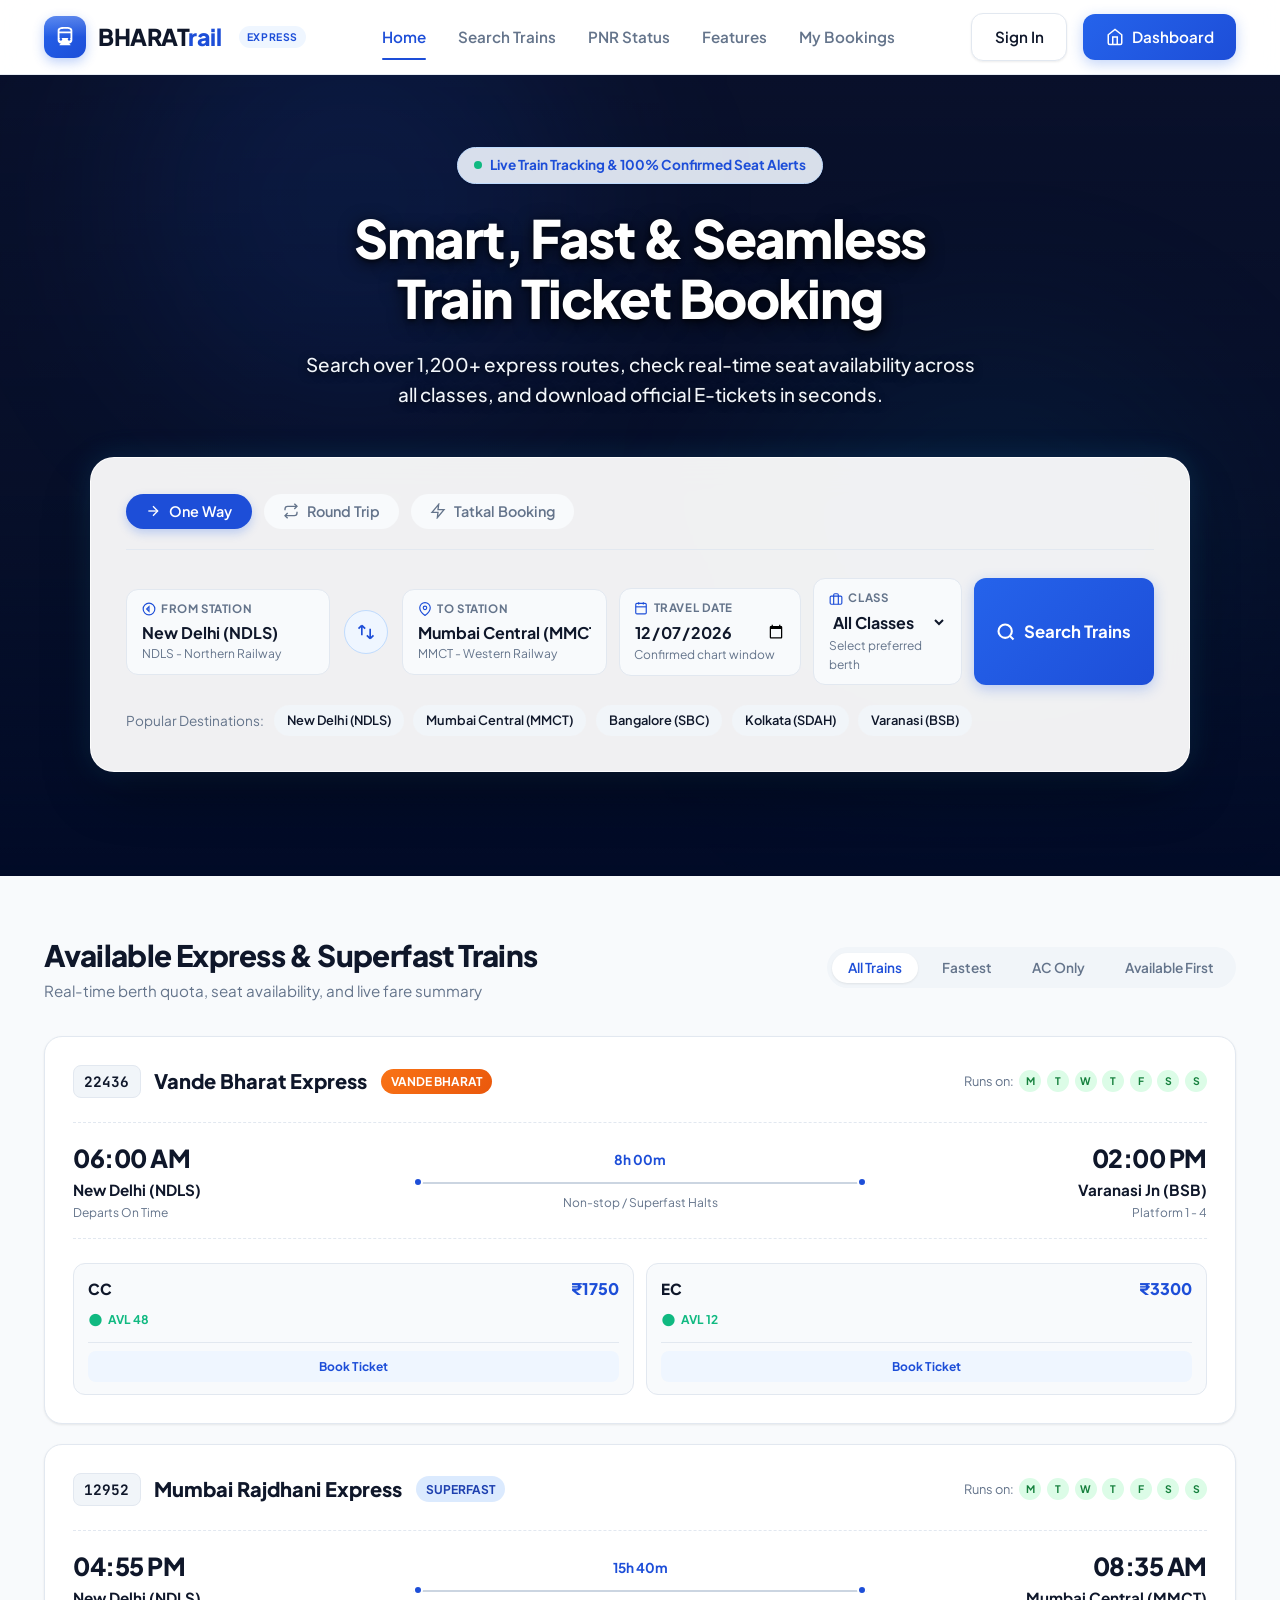
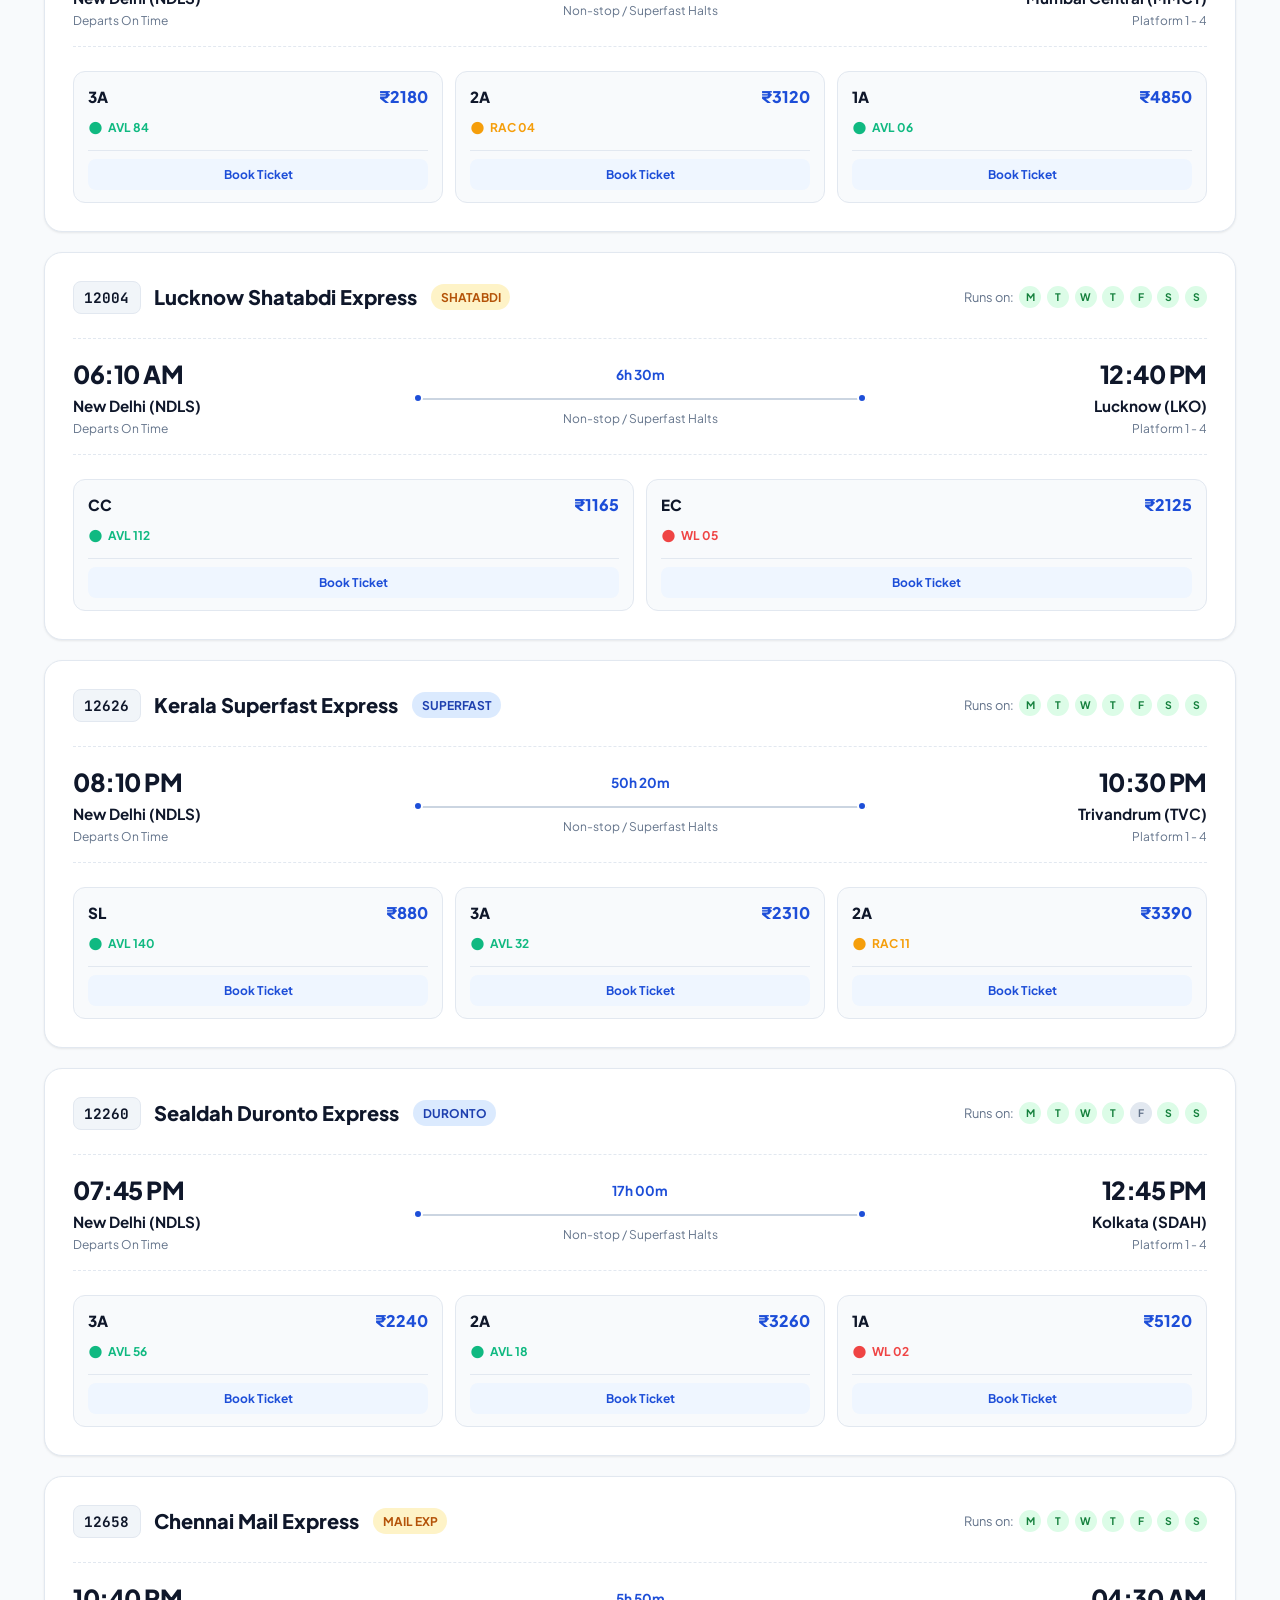
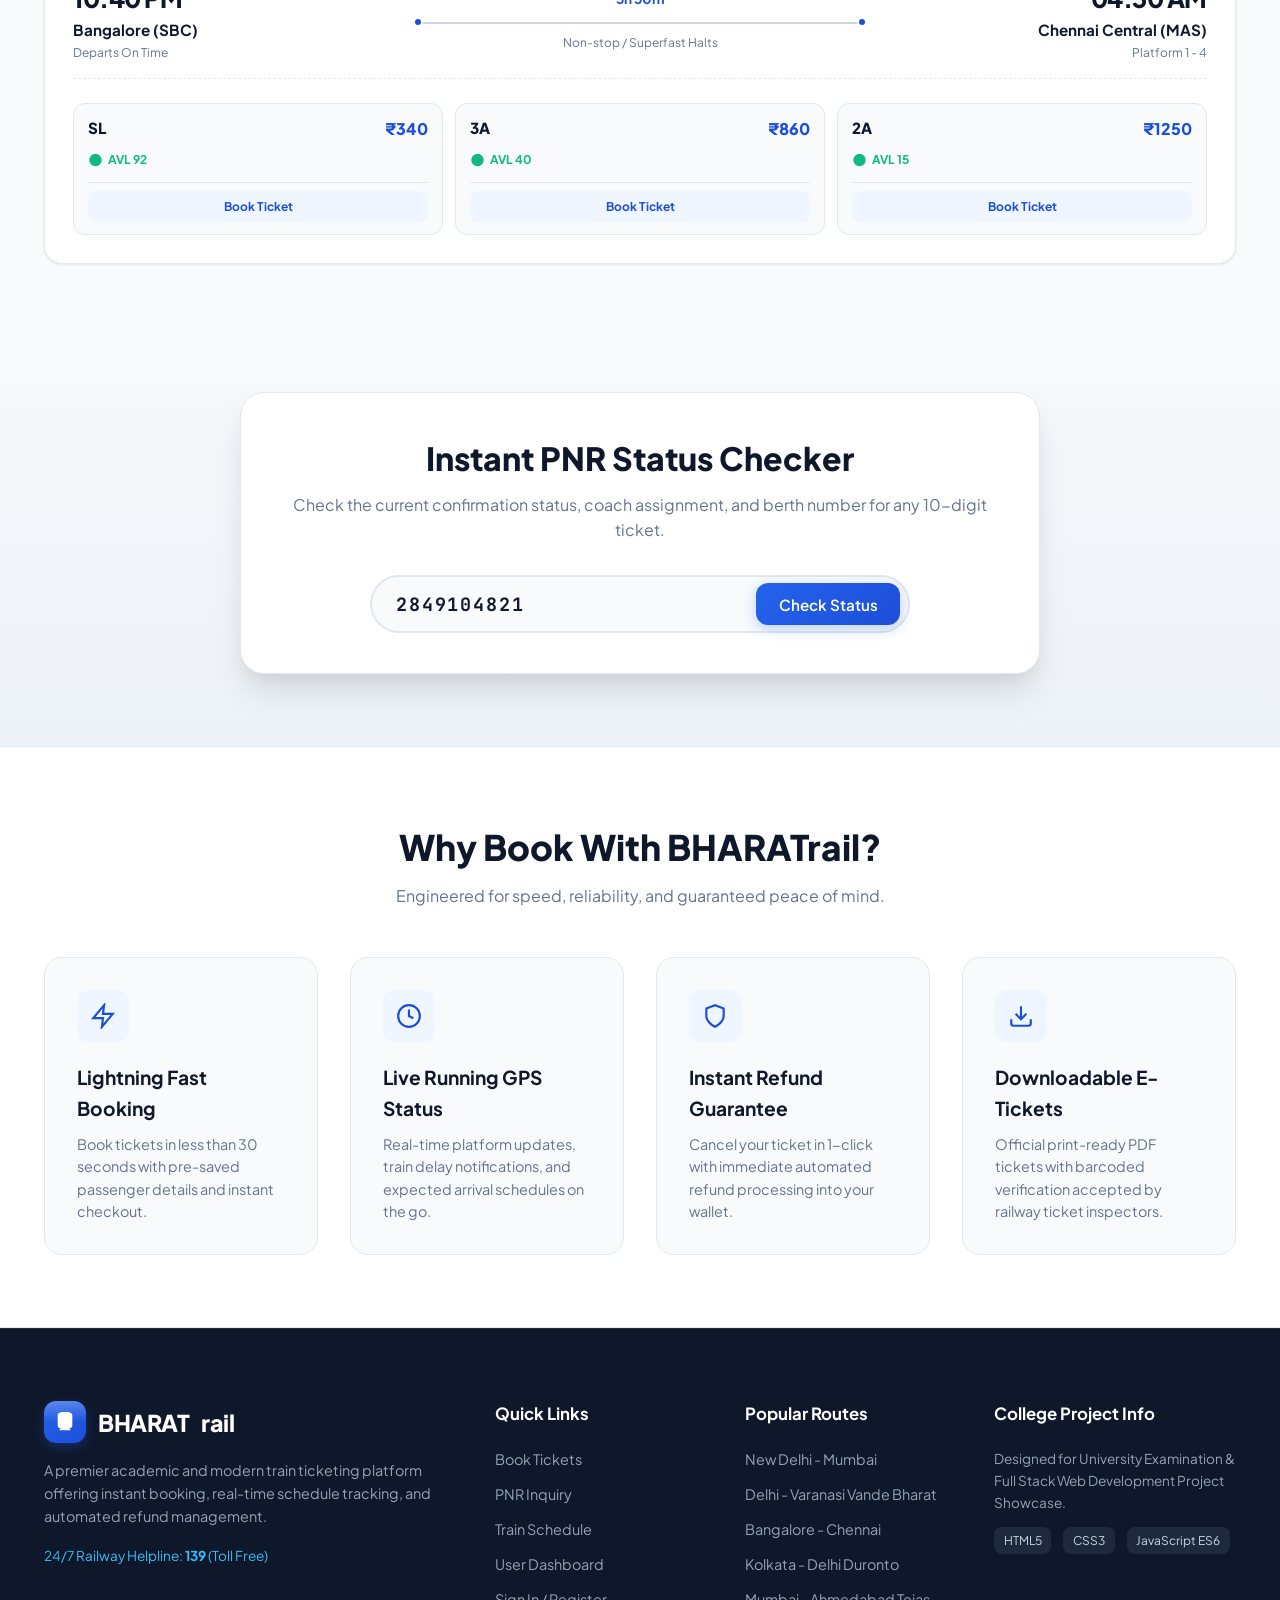
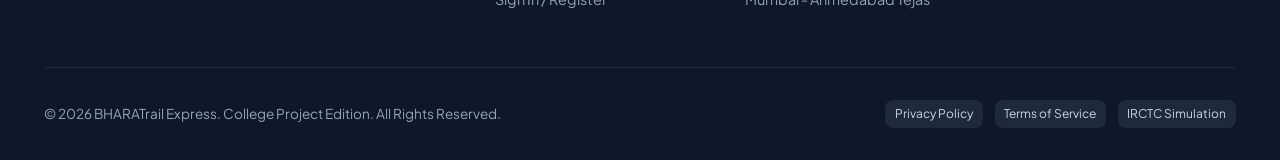
==== commit cc484d26: "Add files via upload" ====
--- a/index.html
+++ b/index.html
@@ -50,7 +50,7 @@
 
   <!-- ==================== HERO & SEARCH SECTION ==================== -->
   <section class="hero-section" id="heroSection">
-    <div class="hero-bg-decoration" style="background-image: url('assets/images/hero_train.jpg');"></div>
+    <div class="hero-bg-decoration"></div>
     <div class="hero-glow-orb hero-orb-1"></div>
     <div class="hero-glow-orb hero-orb-2"></div>
 
@@ -62,7 +62,7 @@
         </div>
         <h1 class="hero-title">
           Smart, Fast & Seamless <br>
-          <span class="gradient-text">Train Ticket Booking</span>
+          Train Ticket Booking
         </h1>
         <p class="hero-description">
           Search over 1,200+ express routes, check real-time seat availability across all classes, and download official
--- a/style.css
+++ b/style.css
@@ -332,27 +332,27 @@
   padding: 0.5rem;
 }
 
-/* --- Hero Section --- */
+/* --- Hero Section with Indian Railways Train Background --- */
 .hero-section {
   position: relative;
-  padding: 4rem 0 6rem 0;
-  background: linear-gradient(180deg, #f0f7ff 0%, #f8fafc 100%);
+  padding: 4.5rem 0 6.5rem 0;
+  background-color: #0b132b;
   overflow: hidden;
 }
 
 .hero-bg-decoration {
   position: absolute;
   top: 0;
-  right: 0;
-  width: 55%;
+  left: 0;
+  width: 100%;
   height: 100%;
   pointer-events: none;
-  opacity: 0.18;
+  background-image: linear-gradient(180deg, rgba(11, 19, 43, 0.20) 0%, rgba(15, 23, 42, 0.42) 55%, rgba(15, 23, 42, 0.88) 100%), url('assets/images/images.jpg');
+  background-size: cover;
+  background-position: center 38%;
   z-index: 1;
-  background-size: cover;
-  background-position: center;
-  mask-image: radial-gradient(circle at top right, black 30%, transparent 80%);
-  -webkit-mask-image: radial-gradient(circle at top right, black 30%, transparent 80%);
+  opacity: 1;
+  filter: brightness(1.08) contrast(1.15) saturate(1.22);
 }
 
 .hero-glow-orb {
@@ -428,25 +428,28 @@
 }
 
 .hero-title {
-  font-size: 3.2rem;
+  font-size: 3.3rem;
   font-weight: 800;
   line-height: 1.15;
   letter-spacing: -0.03em;
-  color: #0f172a;
+  color: #ffffff;
   margin-bottom: 1.25rem;
+  text-shadow: 0 4px 18px rgba(0, 0, 0, 0.75), 0 2px 4px rgba(0, 0, 0, 0.6);
 }
 
 .hero-title .gradient-text {
-  background: linear-gradient(135deg, #1d4ed8, #0284c7);
+  background: linear-gradient(135deg, #60a5fa, #38bdf8);
   -webkit-background-clip: text;
   -webkit-text-fill-color: transparent;
 }
 
 .hero-description {
-  font-size: 1.15rem;
-  color: var(--text-muted);
-  max-width: 660px;
+  font-size: 1.18rem;
+  color: #f1f5f9;
+  font-weight: 500;
+  max-width: 680px;
   margin: 0 auto;
+  text-shadow: 0 2px 8px rgba(0, 0, 0, 0.7);
 }
 
 /* --- Search Booking Card --- */
@@ -458,11 +461,13 @@
 }
 
 .search-box-card {
-  background: rgba(255, 255, 255, 0.98);
-  border: 1px solid rgba(226, 232, 240, 0.8);
+  background: rgba(255, 255, 255, 0.94);
+  backdrop-filter: blur(18px);
+  -webkit-backdrop-filter: blur(18px);
+  border: 1.5px solid rgba(255, 255, 255, 0.85);
   border-radius: var(--radius-xl);
-  padding: 2rem;
-  box-shadow: var(--shadow-xl);
+  padding: 2.2rem;
+  box-shadow: 0 25px 60px -15px rgba(0, 0, 0, 0.45), 0 0 30px rgba(56, 189, 248, 0.15);
 }
 
 .search-tabs {
@@ -1180,7 +1185,7 @@
 
 .auth-side-panel {
   flex: 1;
-  background: linear-gradient(135deg, rgba(15, 23, 42, 0.9), rgba(30, 58, 138, 0.85)), url('assets/images/hero_train.jpg') center/cover no-repeat;
+  background: linear-gradient(135deg, rgba(15, 23, 42, 0.82), rgba(30, 58, 138, 0.8)), url('assets/images/images.jpg') center/cover no-repeat;
   color: #ffffff;
   padding: 4rem;
   display: flex;
@@ -1543,7 +1548,7 @@
 
 /* Upcoming Journey Hero Highlight Card */
 .upcoming-journey-card {
-  background: linear-gradient(135deg, #1e293b, #0f172a);
+  background: linear-gradient(135deg, rgba(15, 23, 42, 0.82), rgba(15, 23, 42, 0.92)), url('assets/images/images.jpg') center/cover no-repeat;
   color: #ffffff;
   border-radius: var(--radius-xl);
   padding: 2rem 2.5rem;
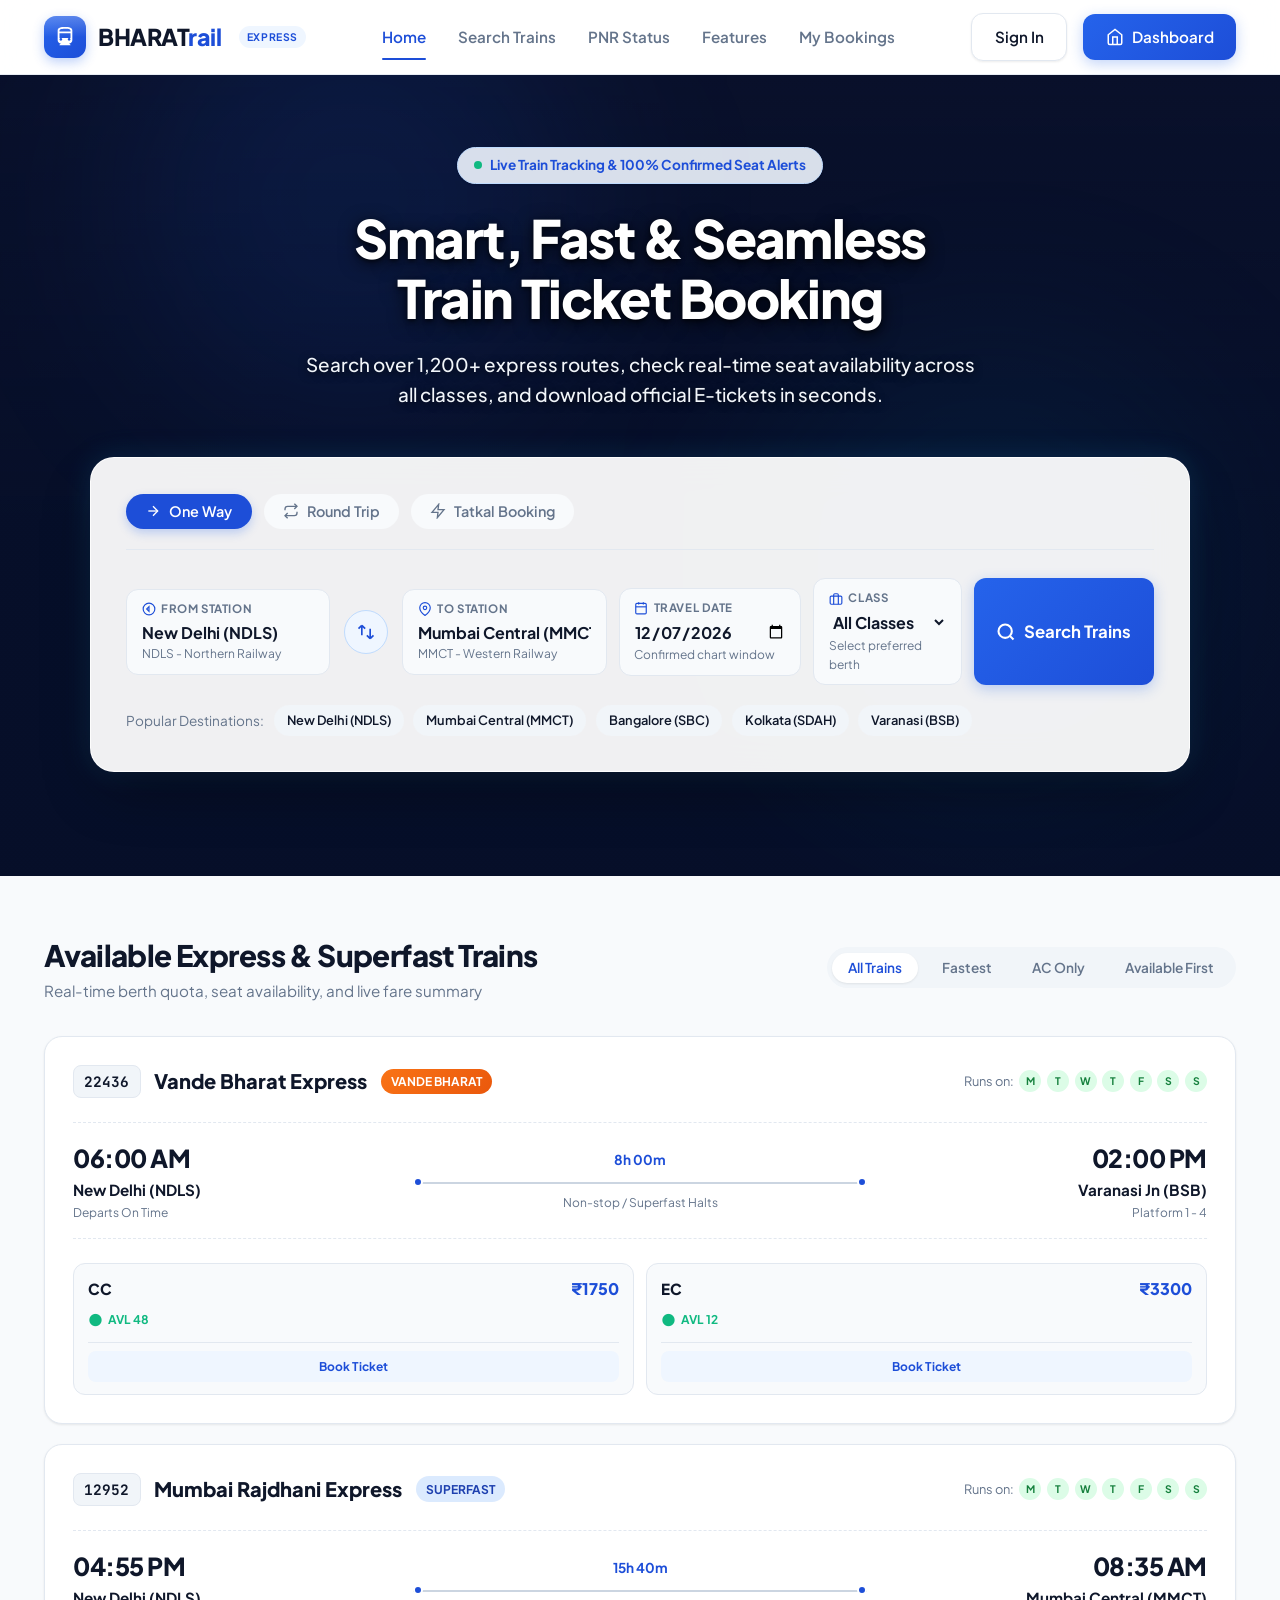
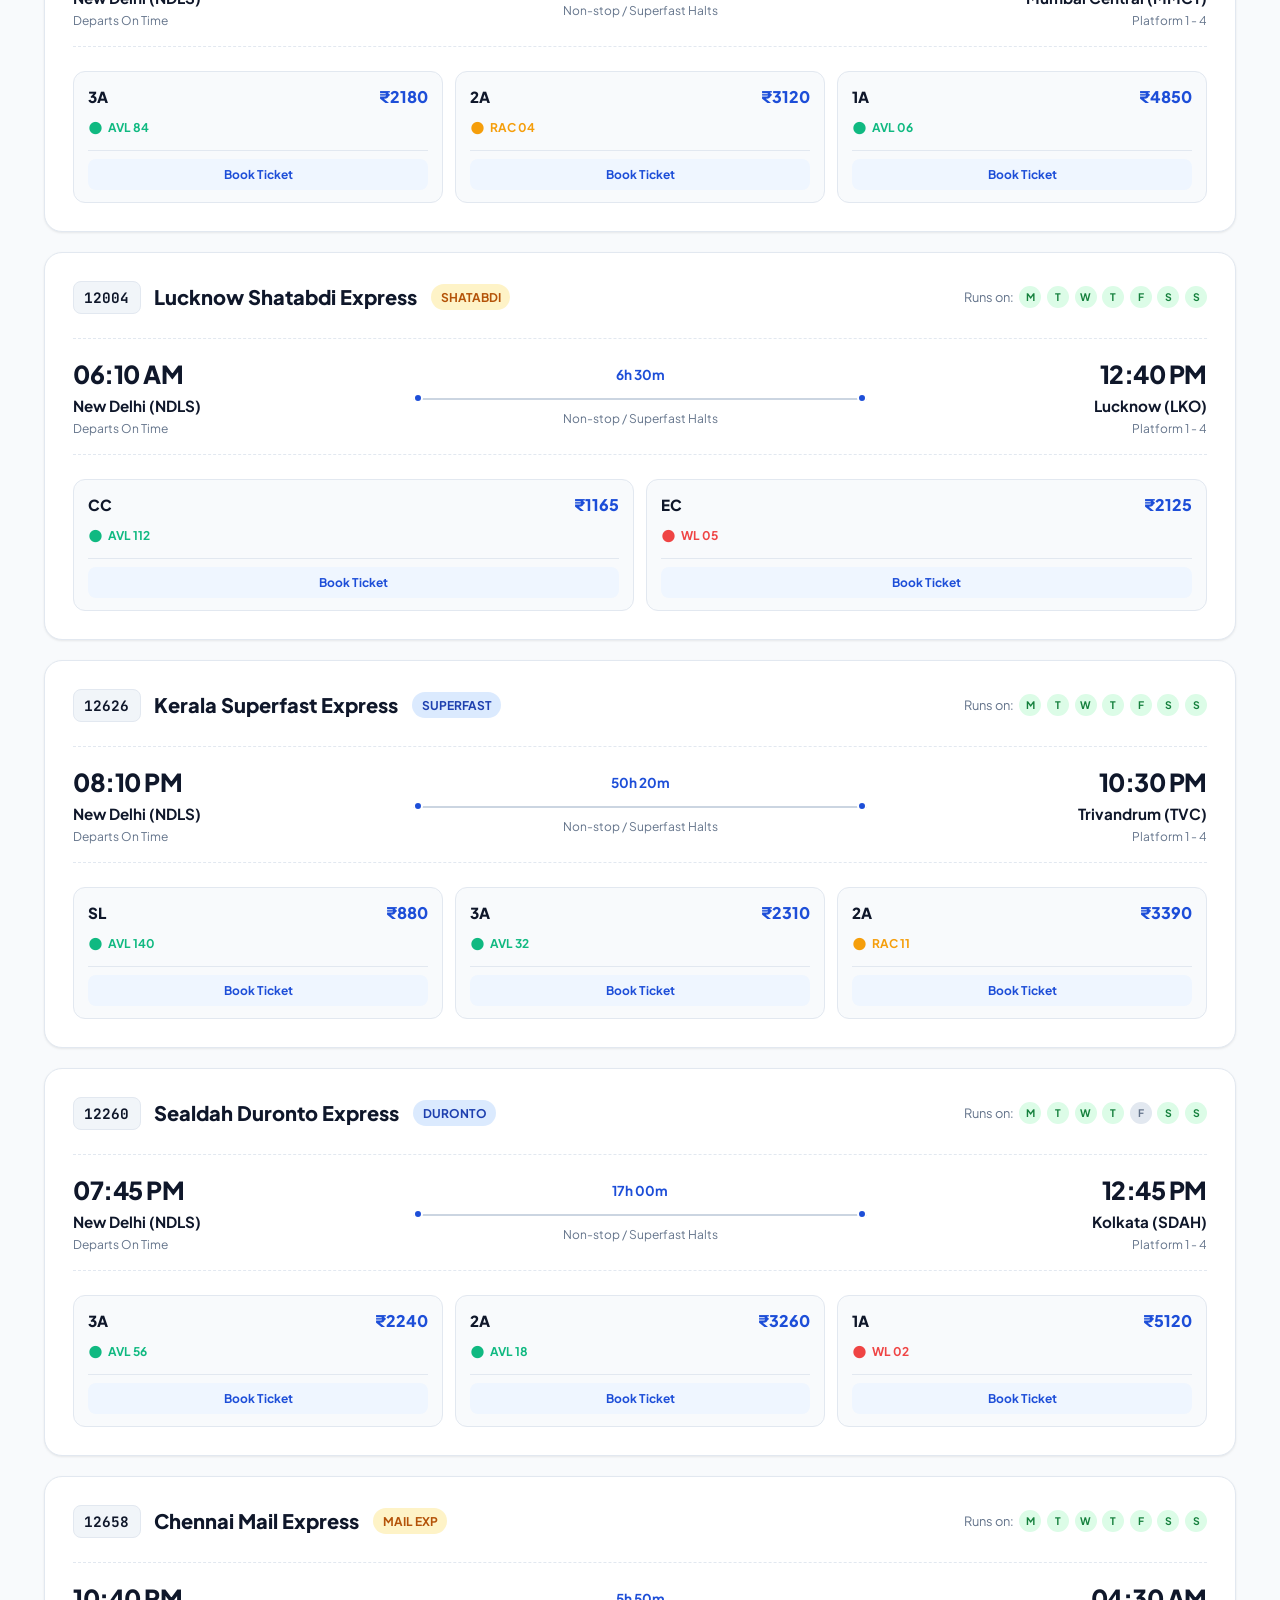
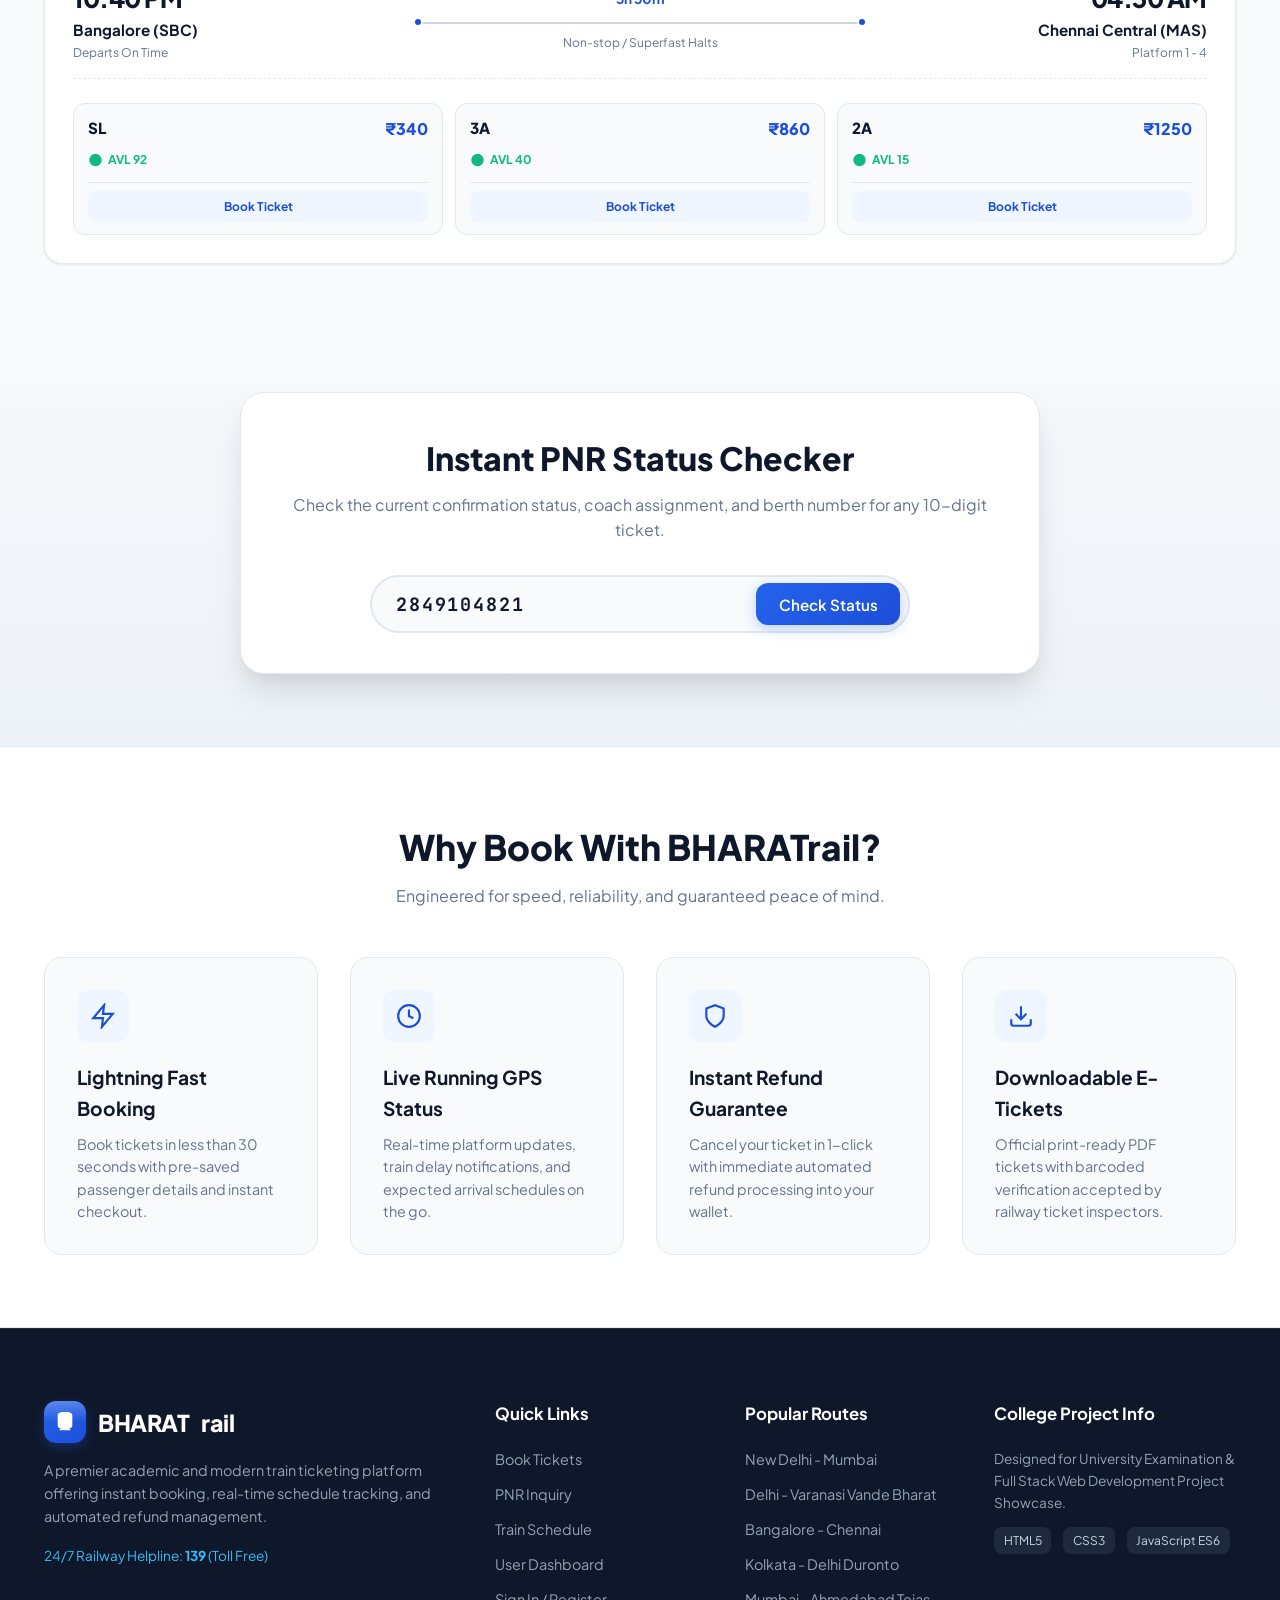
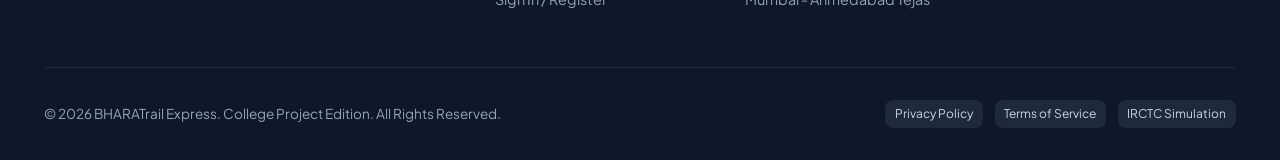
==== commit ce5ee6c3: "Add files via upload upDATED" ====
--- a/index.html
+++ b/index.html
@@ -341,7 +341,7 @@
                 <circle cx="12" cy="7" r="4"></circle>
               </svg>
               <input type="text" id="passengerNameInput" placeholder="As per government photo ID" required
-                value="Aarav Sharma">
+                value="bhavya trivedi">
             </div>
           </div>
 
@@ -445,7 +445,7 @@
             </div>
             <div class="ticket-detail-item">
               <span>Passenger</span>
-              <strong id="ticketPassengerDisplay">Aarav Sharma (24, M)</strong>
+              <strong id="ticketPassengerDisplay">Bhavyatrivedi (24, M)</strong>
             </div>
             <div class="ticket-detail-item">
               <span>Seat Allocation</span>
--- a/style.css
+++ b/style.css
@@ -347,13 +347,17 @@
   width: 100%;
   height: 100%;
   pointer-events: none;
-  background-image: linear-gradient(180deg, rgba(11, 19, 43, 0.20) 0%, rgba(15, 23, 42, 0.42) 55%, rgba(15, 23, 42, 0.88) 100%), url('assets/images/images.jpg');
+
+  /* Train hero background banner */
+  background-image: url("assets/images/hero_train.jpg"),
+    linear-gradient(180deg, rgba(11, 19, 43, 0.20) 0%, rgba(15, 23, 42, 0.42) 55%, rgba(15, 23, 42, 0.42) 100%);
   background-size: cover;
   background-position: center 38%;
   z-index: 1;
   opacity: 1;
   filter: brightness(1.08) contrast(1.15) saturate(1.22);
 }
+
 
 .hero-glow-orb {
   position: absolute;
